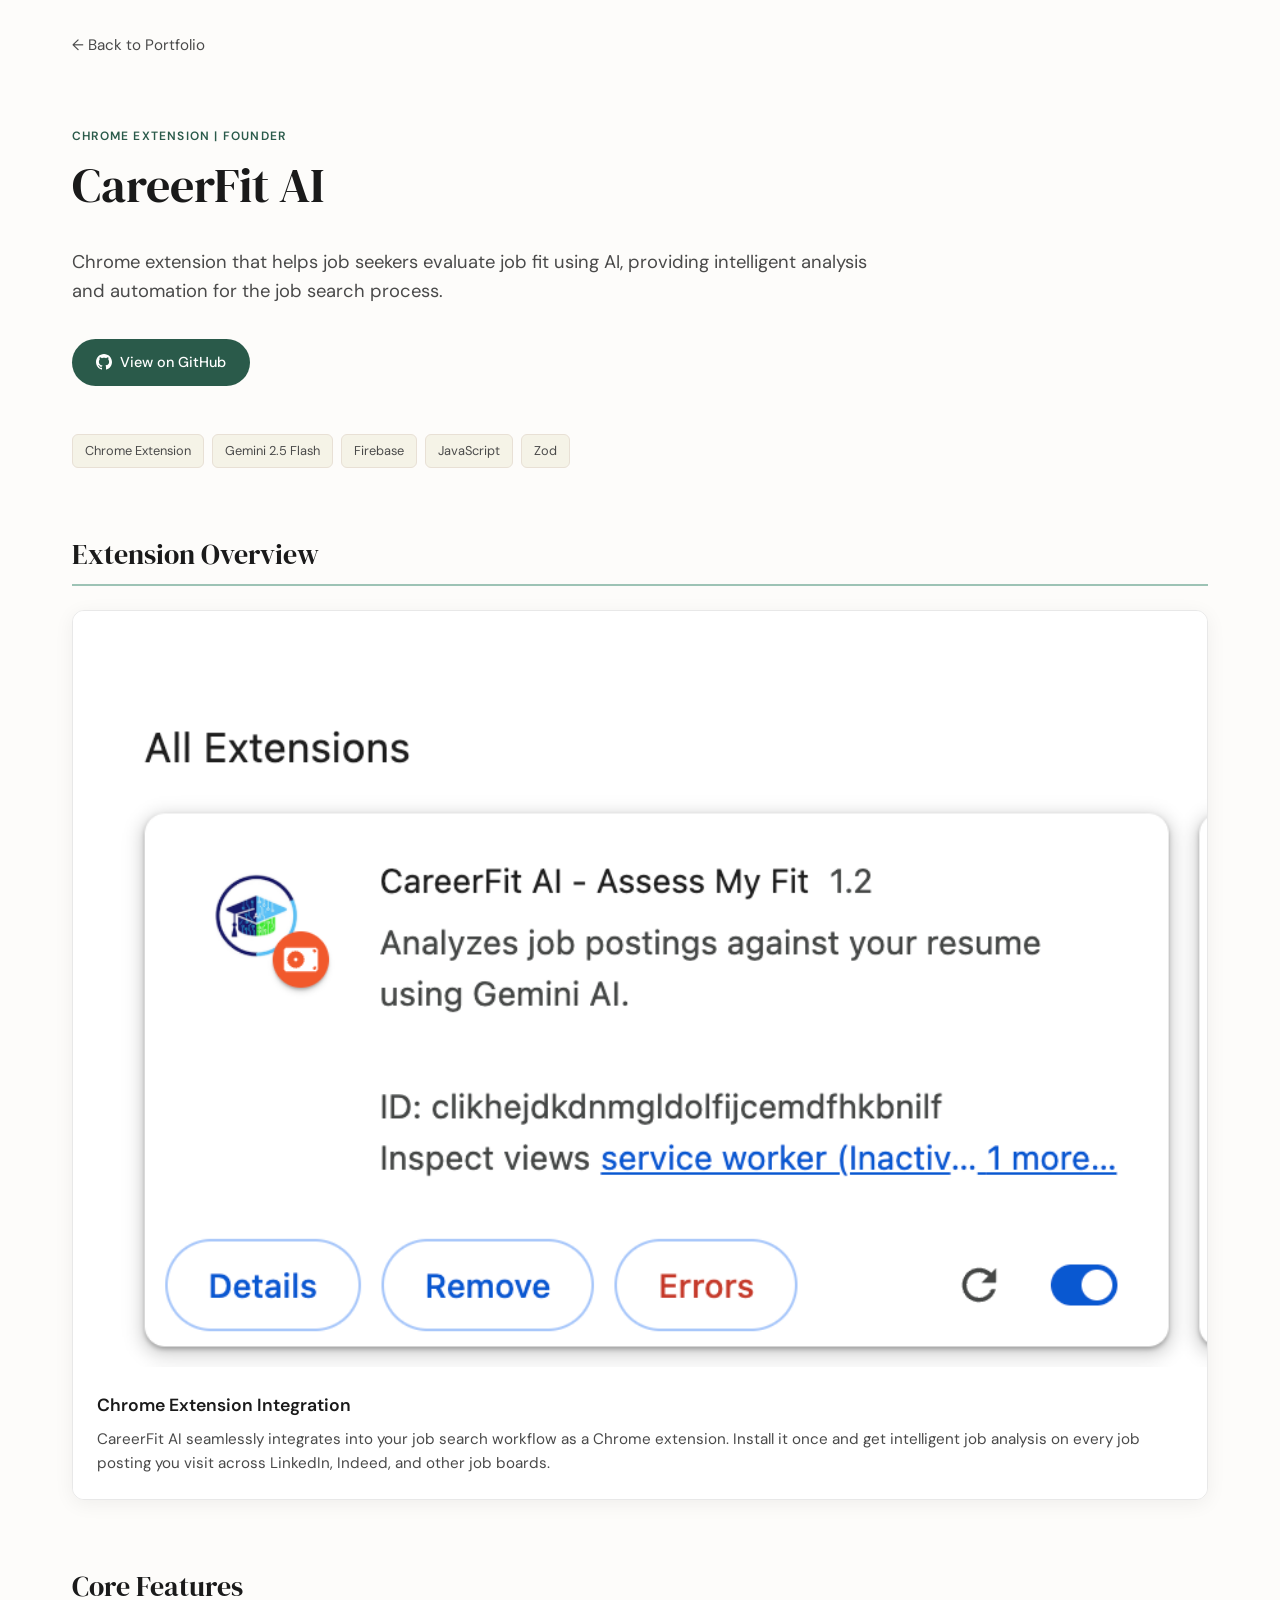
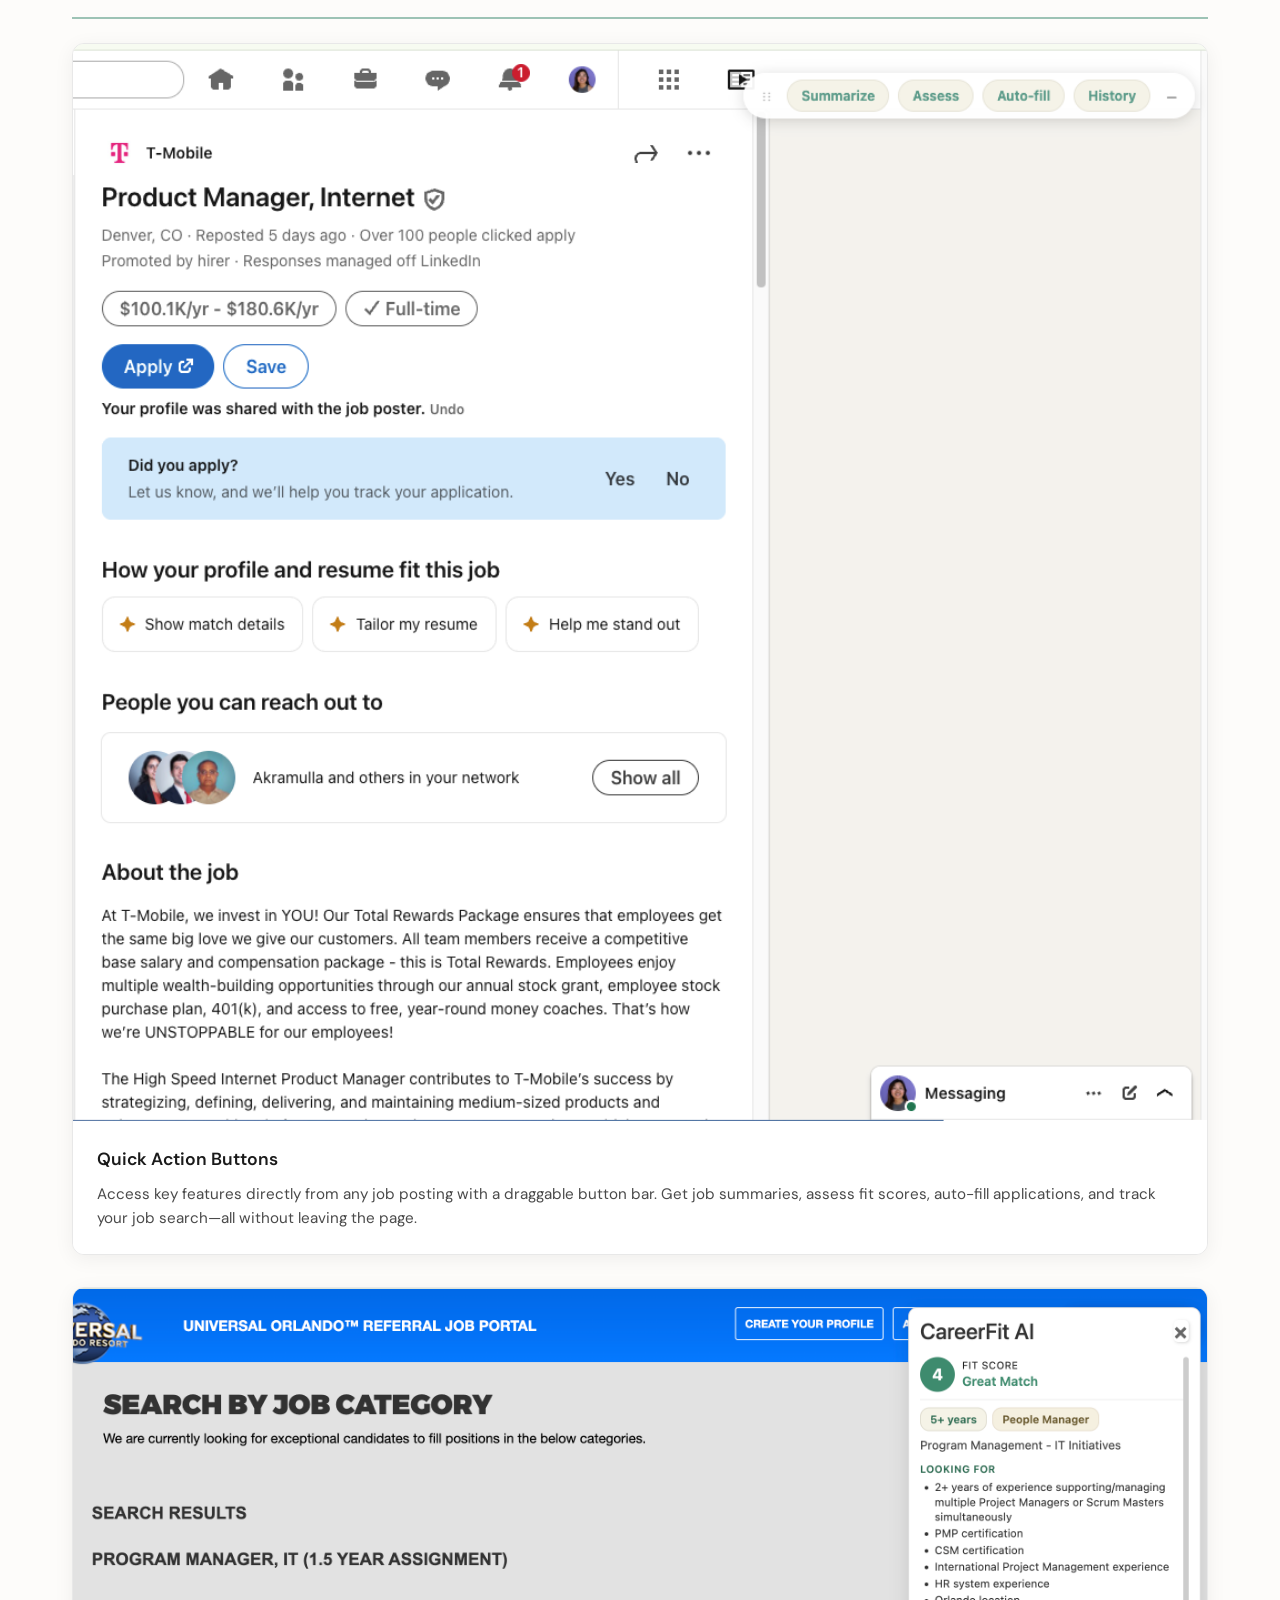
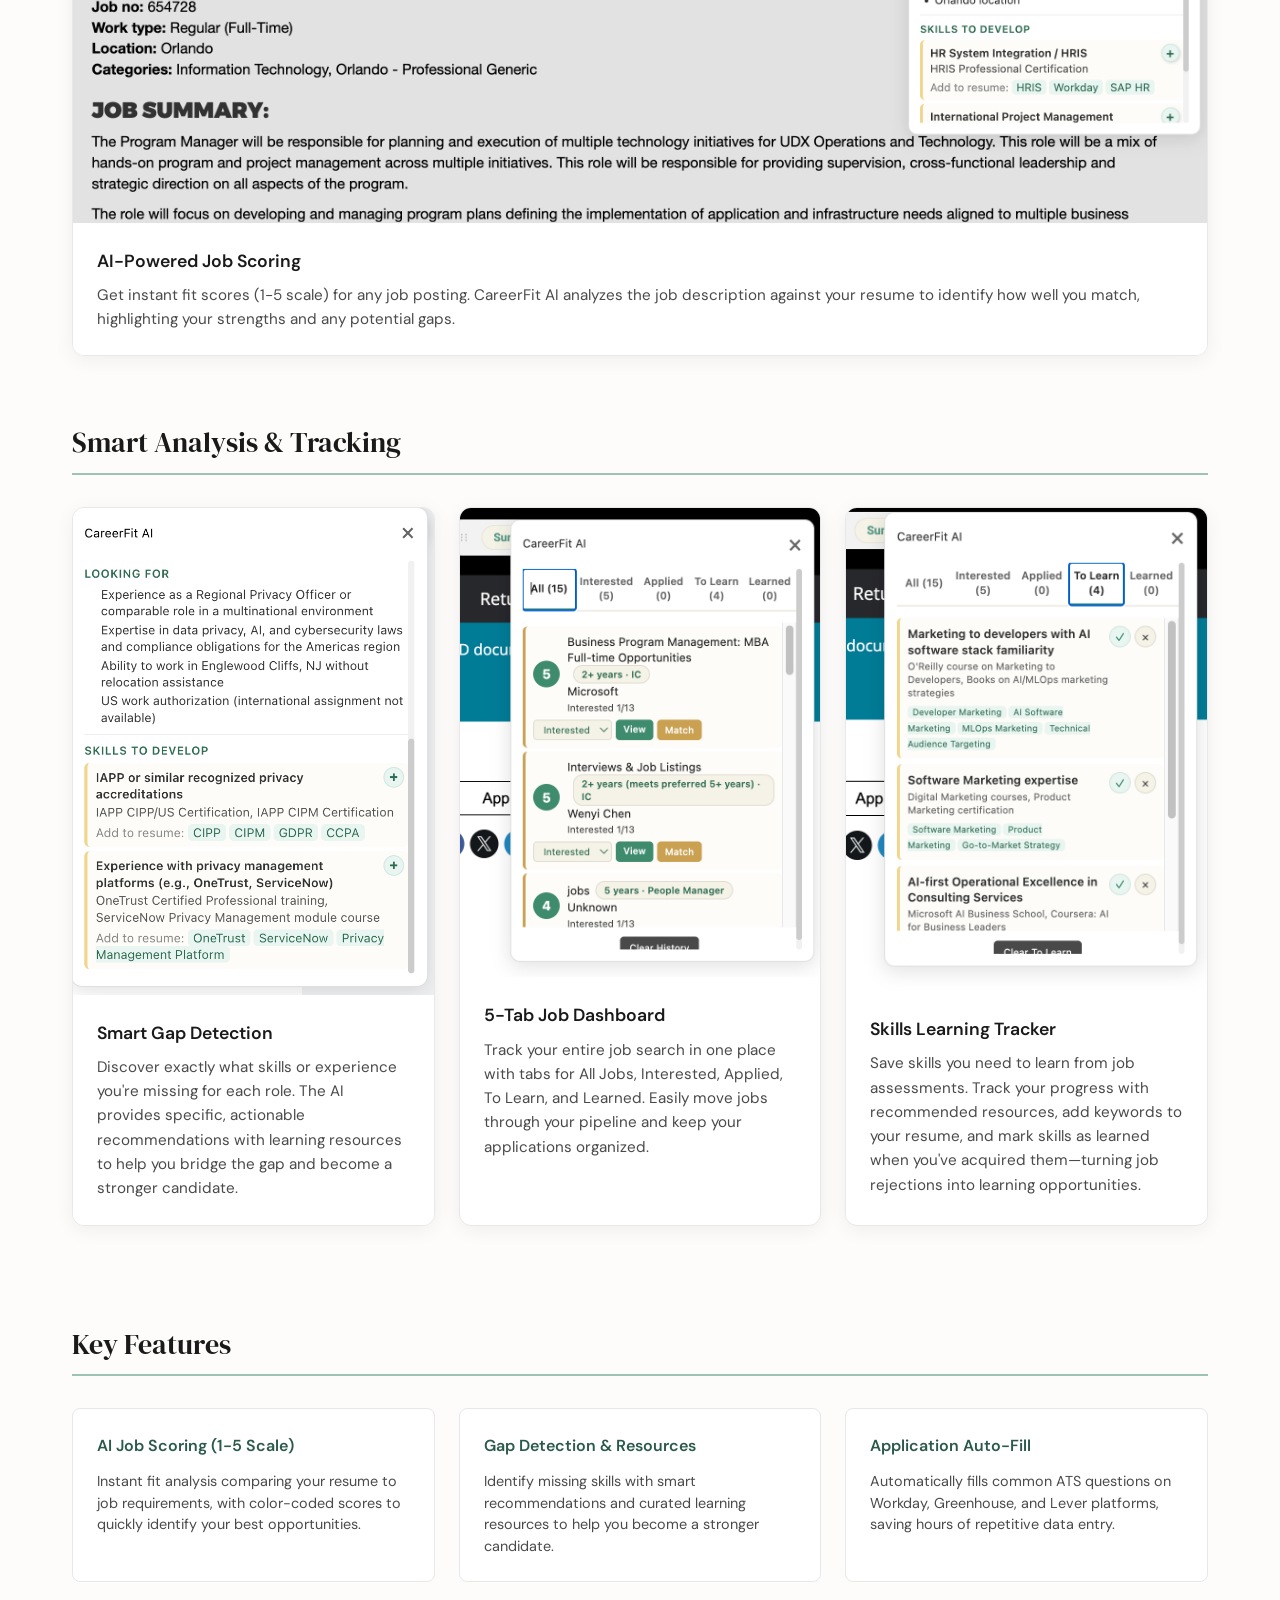
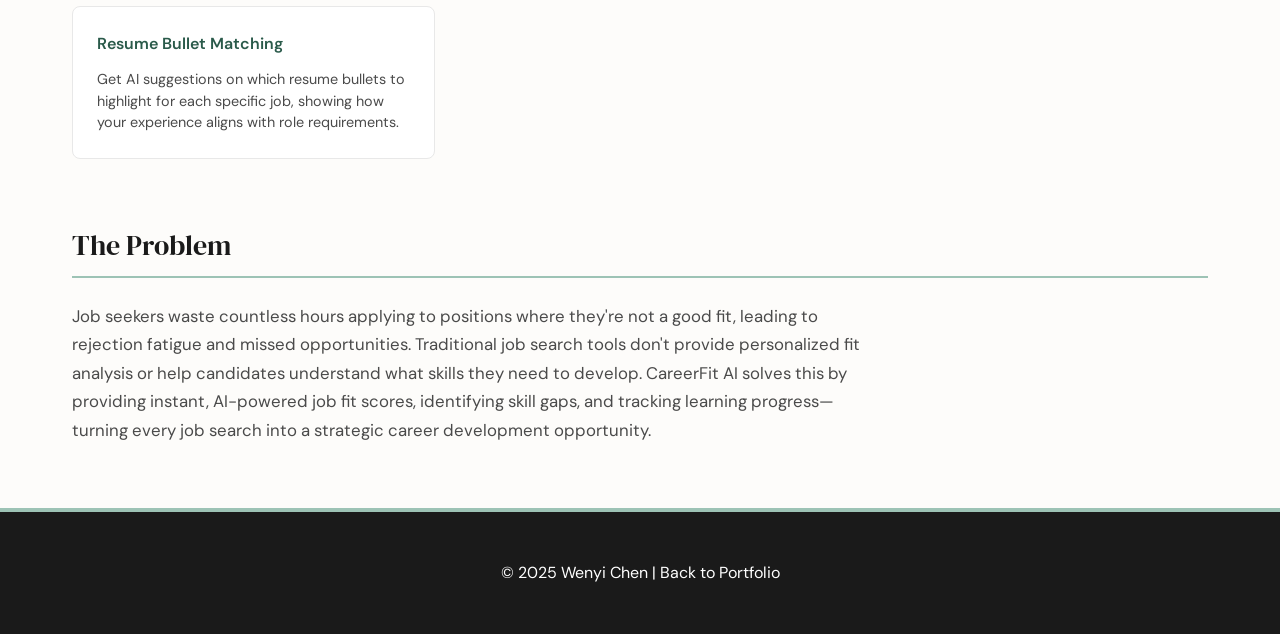
==== careerfit-ai.html @ 8120cfc8 "Reorganize CareerFit screenshots into 3-column layout" ====
<!DOCTYPE html>
<html lang="en">
<head>
    <meta charset="UTF-8">
    <meta name="viewport" content="width=device-width, initial-scale=1.0">
    <title>CareerFit AI | Wenyi Chen</title>
    <link href="https://fonts.googleapis.com/css2?family=DM+Serif+Display&family=DM+Sans:wght@400;500;600&display=swap" rel="stylesheet">
    <style>
        :root {
            --bg: #FDFCFA;
            --text: #1a1a1a;
            --text-secondary: #4a4a4a;
            --accent: #2a5a4a;
            --accent-soft: #9DC3B5;
            --accent-light: #E8F5F1;
            --healing-yellow: #F0D58C;
            --creamy-white: #F5F3E7;
            --border: #E8E8E8;
            --card-bg: #ffffff;
        }

        * {
            margin: 0;
            padding: 0;
            box-sizing: border-box;
        }

        body {
            font-family: 'DM Sans', sans-serif;
            background: var(--bg);
            color: var(--text);
            line-height: 1.6;
        }

        header {
            padding: 2rem;
            max-width: 1200px;
            margin: 0 auto;
        }

        .back-link {
            color: var(--text-secondary);
            text-decoration: none;
            font-size: 0.95rem;
            display: inline-flex;
            align-items: center;
            gap: 0.5rem;
            transition: color 0.2s;
        }

        .back-link:hover {
            color: var(--accent);
        }

        .project-header {
            max-width: 1200px;
            margin: 0 auto;
            padding: 2rem 2rem 4rem;
        }

        .project-type {
            font-size: 0.75rem;
            text-transform: uppercase;
            letter-spacing: 0.1em;
            color: var(--accent);
            font-weight: 600;
            margin-bottom: 0.5rem;
        }

        h1 {
            font-family: 'DM Serif Display', serif;
            font-size: clamp(2rem, 4vw, 3rem);
            font-weight: 400;
            margin-bottom: 1.5rem;
        }

        .project-intro {
            font-size: 1.15rem;
            color: var(--text-secondary);
            margin-bottom: 2rem;
            max-width: 800px;
        }

        .project-links {
            display: flex;
            gap: 1rem;
            margin-bottom: 3rem;
        }

        .project-link {
            color: white;
            background: var(--accent);
            text-decoration: none;
            padding: 0.75rem 1.5rem;
            border-radius: 100px;
            font-size: 0.9rem;
            font-weight: 500;
            display: inline-flex;
            align-items: center;
            gap: 0.5rem;
            transition: opacity 0.2s;
        }

        .project-link:hover {
            opacity: 0.85;
        }

        .tech-stack {
            display: flex;
            flex-wrap: wrap;
            gap: 0.5rem;
        }

        .tech-tag {
            background: var(--creamy-white);
            color: var(--text-secondary);
            padding: 0.35rem 0.75rem;
            border-radius: 6px;
            font-size: 0.8rem;
            border: 1px solid #E8E0D5;
        }

        .content-section {
            max-width: 1200px;
            margin: 0 auto 4rem;
            padding: 0 2rem;
        }

        h2 {
            font-family: 'DM Serif Display', serif;
            font-size: 1.75rem;
            font-weight: 400;
            margin-bottom: 1.5rem;
            padding-bottom: 0.5rem;
            border-bottom: 2px solid var(--accent-soft);
        }

        .screenshot {
            background: white;
            border: 1px solid var(--border);
            border-radius: 12px;
            overflow: hidden;
            margin-bottom: 2rem;
            box-shadow: 0 4px 20px rgba(0,0,0,0.06);
        }

        .screenshot img {
            width: 100%;
            height: auto;
            display: block;
        }

        .screenshot-caption {
            padding: 1.5rem;
            background: var(--card-bg);
        }

        .screenshot-caption h3 {
            font-size: 1.1rem;
            font-weight: 600;
            margin-bottom: 0.5rem;
            color: var(--text);
        }

        .screenshot-caption p {
            color: var(--text-secondary);
            font-size: 0.95rem;
            line-height: 1.6;
        }

        .screenshot-grid {
            display: grid;
            grid-template-columns: repeat(3, 1fr);
            gap: 1.5rem;
            margin-top: 2rem;
        }

        @media (max-width: 1024px) {
            .screenshot-grid {
                grid-template-columns: 1fr;
            }
        }

        .features-grid {
            display: grid;
            grid-template-columns: repeat(auto-fit, minmax(280px, 1fr));
            gap: 1.5rem;
            margin-top: 2rem;
        }

        .feature-card {
            background: white;
            border: 1px solid var(--border);
            border-radius: 8px;
            padding: 1.5rem;
        }

        .feature-card h3 {
            font-size: 1rem;
            font-weight: 600;
            margin-bottom: 0.75rem;
            color: var(--accent);
        }

        .feature-card p {
            color: var(--text-secondary);
            font-size: 0.9rem;
            line-height: 1.5;
        }

        footer {
            background: var(--text);
            color: white;
            padding: 3rem 2rem;
            margin-top: 4rem;
            border-top: 4px solid var(--accent-soft);
            text-align: center;
        }

        footer a {
            color: white;
            text-decoration: none;
            transition: opacity 0.2s;
        }

        footer a:hover {
            opacity: 0.8;
        }

        @media (max-width: 768px) {
            .project-links {
                flex-direction: column;
            }

            .project-link {
                justify-content: center;
            }
        }
    </style>
</head>
<body>
    <header>
        <a href="index.html" class="back-link">← Back to Portfolio</a>
    </header>

    <section class="project-header">
        <span class="project-type">Chrome Extension | Founder</span>
        <h1>CareerFit AI</h1>
        <p class="project-intro">
            Chrome extension that helps job seekers evaluate job fit using AI, providing intelligent analysis and automation for the job search process.
        </p>
        <div class="project-links">
            <a href="https://github.com/forthewenyi/Career-fit" class="project-link">
                <svg xmlns="http://www.w3.org/2000/svg" width="16" height="16" viewBox="0 0 24 24" fill="currentColor"><path d="M12 0c-6.626 0-12 5.373-12 12 0 5.302 3.438 9.8 8.207 11.387.599.111.793-.261.793-.577v-2.234c-3.338.726-4.033-1.416-4.033-1.416-.546-1.387-1.333-1.756-1.333-1.756-1.089-.745.083-.729.083-.729 1.205.084 1.839 1.237 1.839 1.237 1.07 1.834 2.807 1.304 3.492.997.107-.775.418-1.305.762-1.604-2.665-.305-5.467-1.334-5.467-5.931 0-1.311.469-2.381 1.236-3.221-.124-.303-.535-1.524.117-3.176 0 0 1.008-.322 3.301 1.23.957-.266 1.983-.399 3.003-.404 1.02.005 2.047.138 3.006.404 2.291-1.552 3.297-1.23 3.297-1.23.653 1.653.242 2.874.118 3.176.77.84 1.235 1.911 1.235 3.221 0 4.609-2.807 5.624-5.479 5.921.43.372.823 1.102.823 2.222v3.293c0 .319.192.694.801.576 4.765-1.589 8.199-6.086 8.199-11.386 0-6.627-5.373-12-12-12z"/></svg>
                View on GitHub
            </a>
        </div>
        <div class="tech-stack">
            <span class="tech-tag">Chrome Extension</span>
            <span class="tech-tag">Gemini 2.5 Flash</span>
            <span class="tech-tag">Firebase</span>
            <span class="tech-tag">JavaScript</span>
            <span class="tech-tag">Zod</span>
        </div>
    </section>

    <section class="content-section">
        <h2>Extension Overview</h2>

        <div class="screenshot">
            <img src="images/careerfit-chrome.png" alt="CareerFit AI Chrome Extension">
            <div class="screenshot-caption">
                <h3>Chrome Extension Integration</h3>
                <p>CareerFit AI seamlessly integrates into your job search workflow as a Chrome extension. Install it once and get intelligent job analysis on every job posting you visit across LinkedIn, Indeed, and other job boards.</p>
            </div>
        </div>
    </section>

    <section class="content-section">
        <h2>Core Features</h2>

        <div class="screenshot">
            <img src="images/careerfit-buttons.png" alt="CareerFit AI button bar">
            <div class="screenshot-caption">
                <h3>Quick Action Buttons</h3>
                <p>Access key features directly from any job posting with a draggable button bar. Get job summaries, assess fit scores, auto-fill applications, and track your job search—all without leaving the page.</p>
            </div>
        </div>

        <div class="screenshot">
            <img src="images/careerfit-assessment.png" alt="AI job fit assessment">
            <div class="screenshot-caption">
                <h3>AI-Powered Job Scoring</h3>
                <p>Get instant fit scores (1-5 scale) for any job posting. CareerFit AI analyzes the job description against your resume to identify how well you match, highlighting your strengths and any potential gaps.</p>
            </div>
        </div>

    </section>

    <section class="content-section">
        <h2>Smart Analysis & Tracking</h2>

        <div class="screenshot-grid">
            <div class="screenshot">
                <img src="images/careerfit-assessment2.png" alt="Gap detection and recommendations">
                <div class="screenshot-caption">
                    <h3>Smart Gap Detection</h3>
                    <p>Discover exactly what skills or experience you're missing for each role. The AI provides specific, actionable recommendations with learning resources to help you bridge the gap and become a stronger candidate.</p>
                </div>
            </div>

            <div class="screenshot">
                <img src="images/careerfit-history.png" alt="Job tracking dashboard">
                <div class="screenshot-caption">
                    <h3>5-Tab Job Dashboard</h3>
                    <p>Track your entire job search in one place with tabs for All Jobs, Interested, Applied, To Learn, and Learned. Easily move jobs through your pipeline and keep your applications organized.</p>
                </div>
            </div>

            <div class="screenshot">
                <img src="images/careerfit-skills.png" alt="Skills learning tracker">
                <div class="screenshot-caption">
                    <h3>Skills Learning Tracker</h3>
                    <p>Save skills you need to learn from job assessments. Track your progress with recommended resources, add keywords to your resume, and mark skills as learned when you've acquired them—turning job rejections into learning opportunities.</p>
                </div>
            </div>
        </div>
    </section>

    <section class="content-section">
        <h2>Key Features</h2>
        <div class="features-grid">
            <div class="feature-card">
                <h3>AI Job Scoring (1-5 Scale)</h3>
                <p>Instant fit analysis comparing your resume to job requirements, with color-coded scores to quickly identify your best opportunities.</p>
            </div>
            <div class="feature-card">
                <h3>Gap Detection & Resources</h3>
                <p>Identify missing skills with smart recommendations and curated learning resources to help you become a stronger candidate.</p>
            </div>
            <div class="feature-card">
                <h3>Application Auto-Fill</h3>
                <p>Automatically fills common ATS questions on Workday, Greenhouse, and Lever platforms, saving hours of repetitive data entry.</p>
            </div>
            <div class="feature-card">
                <h3>Resume Bullet Matching</h3>
                <p>Get AI suggestions on which resume bullets to highlight for each specific job, showing how your experience aligns with role requirements.</p>
            </div>
        </div>
    </section>

    <section class="content-section">
        <h2>The Problem</h2>
        <p style="color: var(--text-secondary); font-size: 1.05rem; line-height: 1.7; max-width: 800px;">
            Job seekers waste countless hours applying to positions where they're not a good fit, leading to rejection fatigue and missed opportunities. Traditional job search tools don't provide personalized fit analysis or help candidates understand what skills they need to develop. CareerFit AI solves this by providing instant, AI-powered job fit scores, identifying skill gaps, and tracking learning progress—turning every job search into a strategic career development opportunity.
        </p>
    </section>

    <footer>
        <p>&copy; 2025 Wenyi Chen | <a href="index.html">Back to Portfolio</a></p>
    </footer>
</body>
</html>
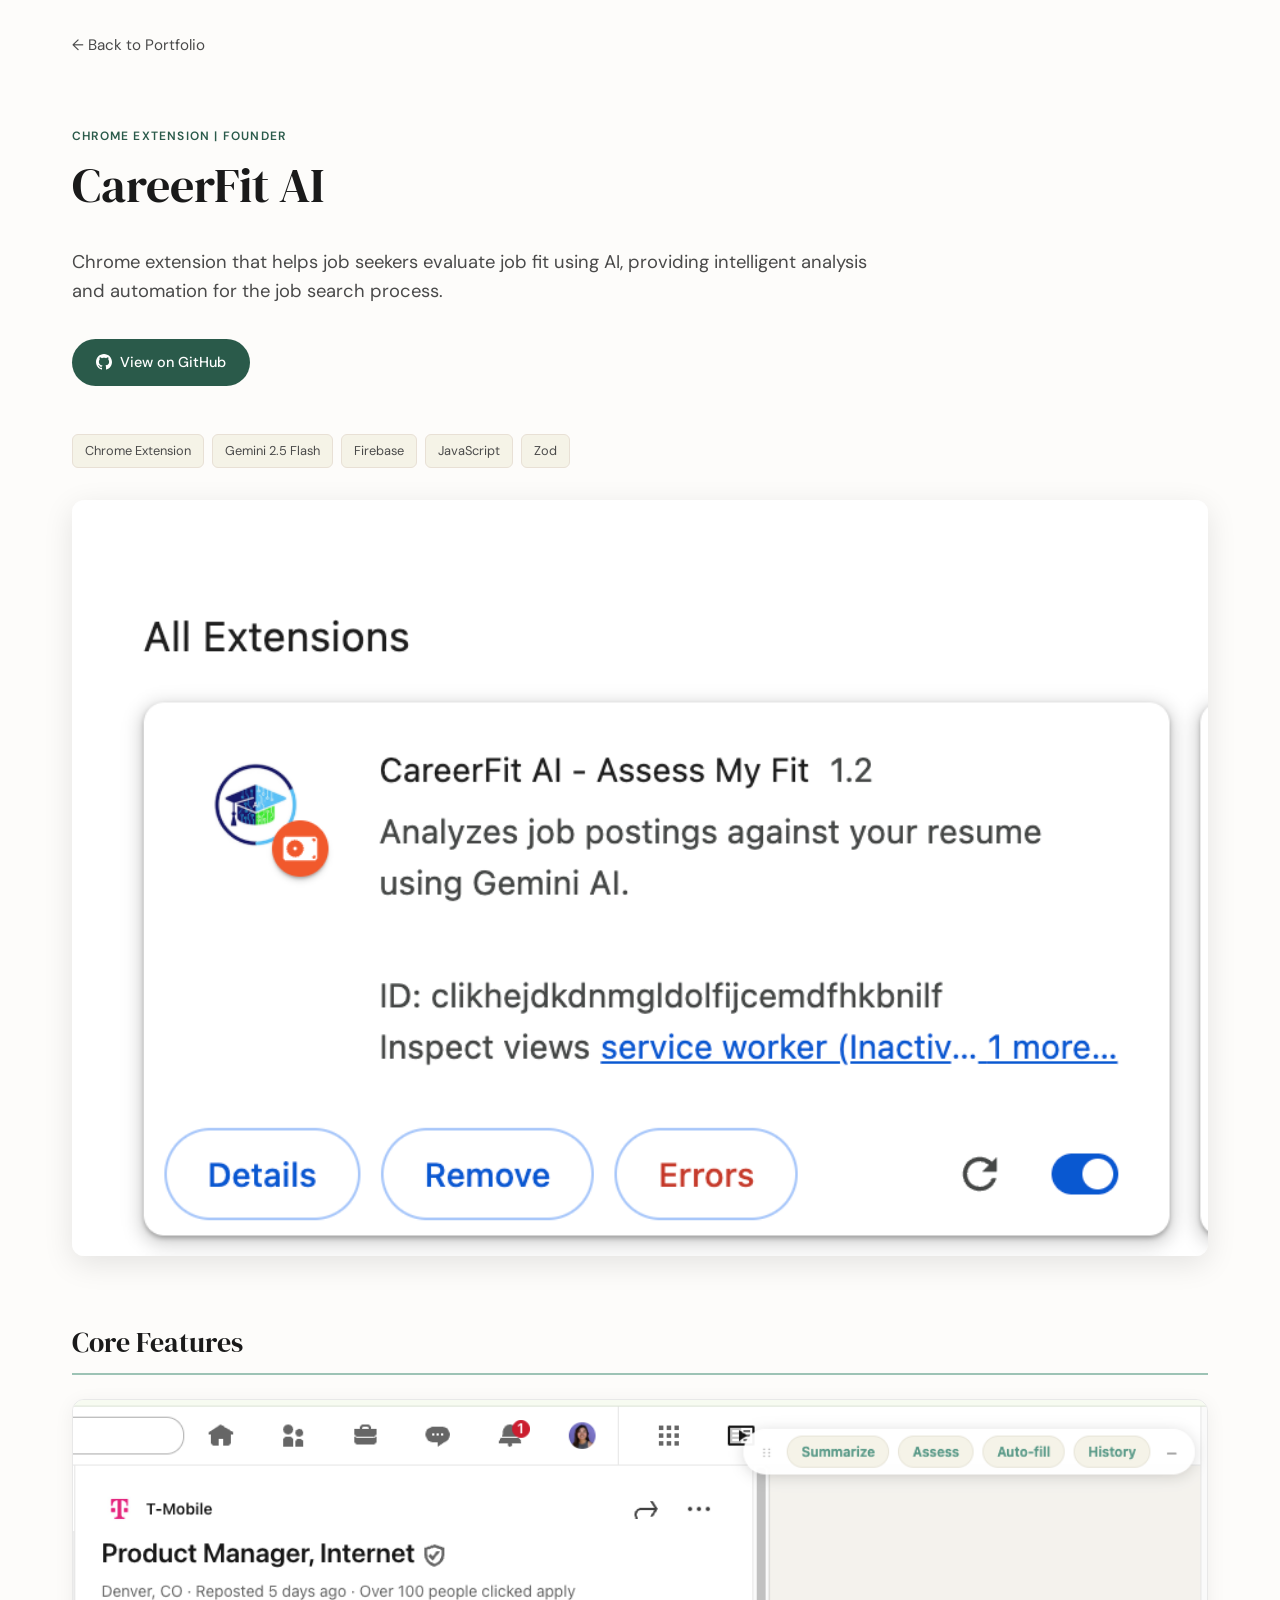
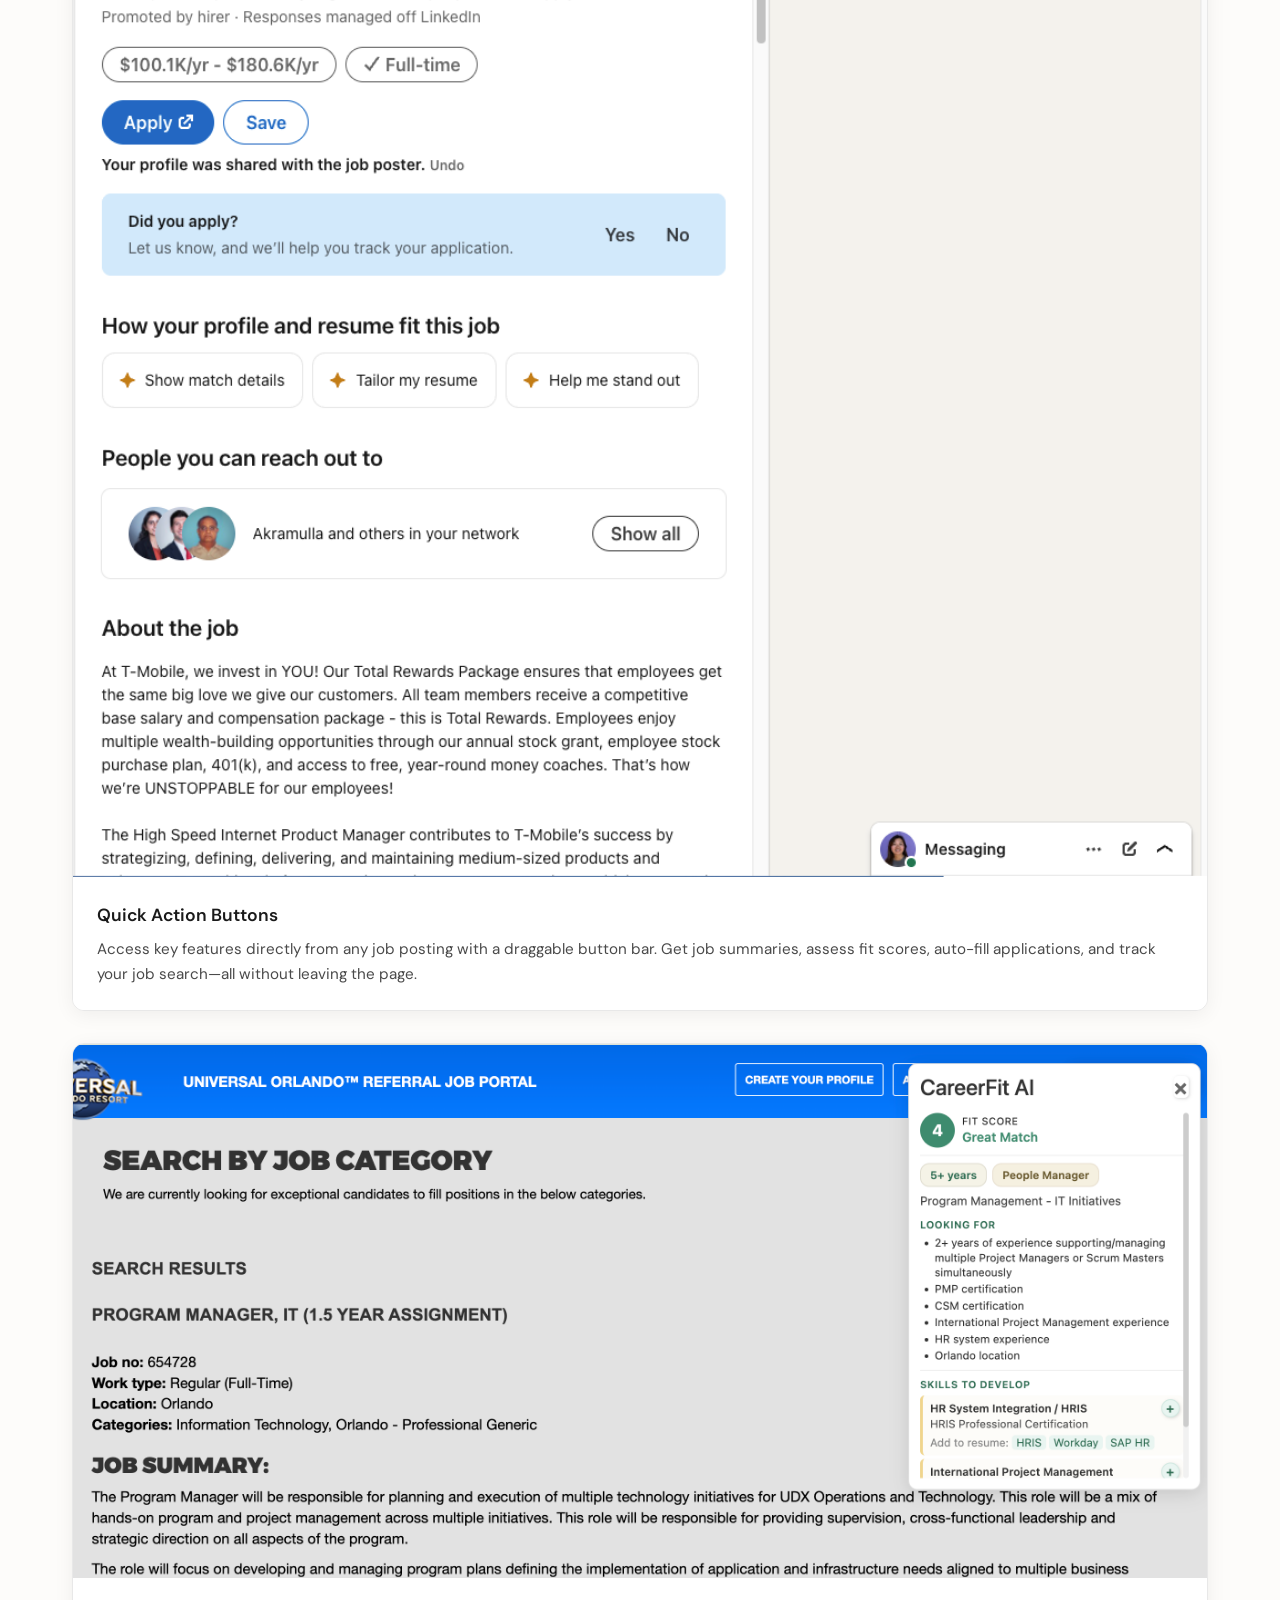
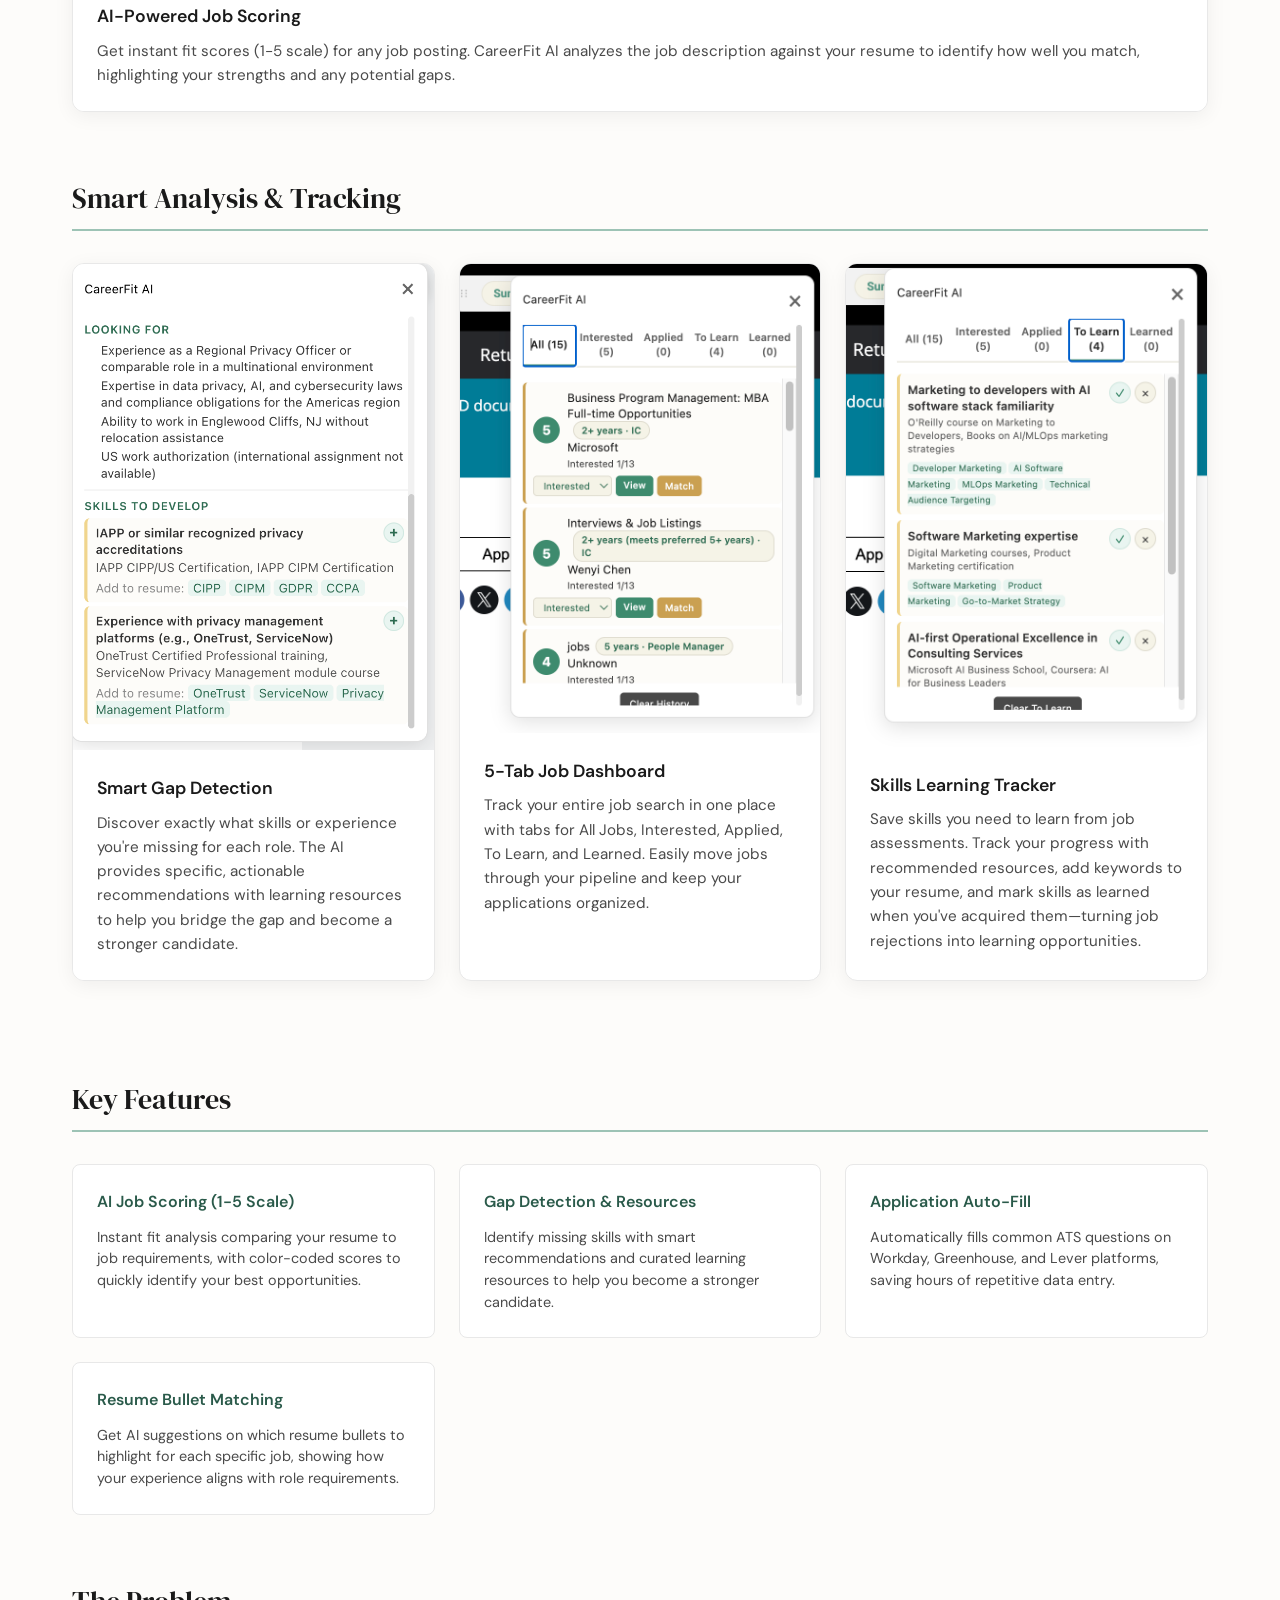
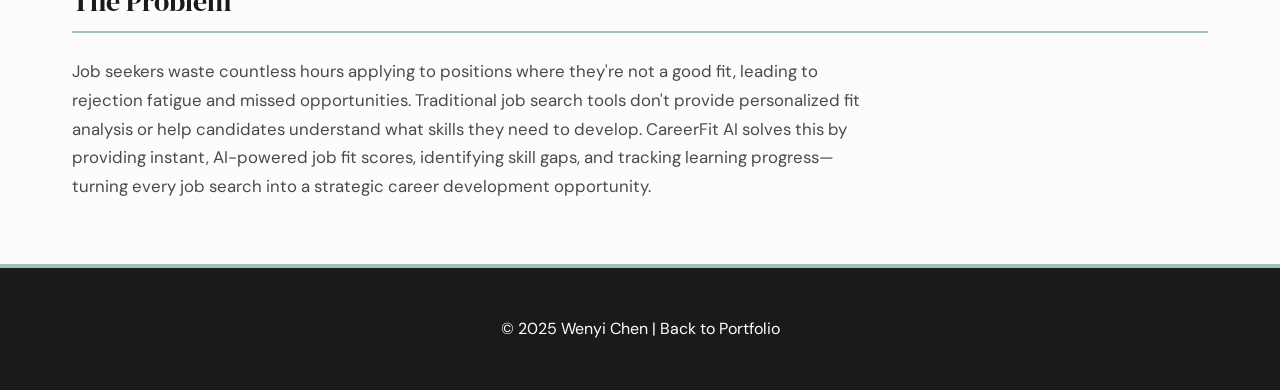
==== commit 6789f97d: "Convert Chrome Extension screenshot to hero banner for CareerFit AI page" ====
--- a/careerfit-ai.html
+++ b/careerfit-ai.html
@@ -55,7 +55,22 @@
         .project-header {
             max-width: 1200px;
             margin: 0 auto;
-            padding: 2rem 2rem 4rem;
+            padding: 2rem 2rem 2rem;
+        }
+
+        .hero-banner {
+            width: 100%;
+            max-width: 1200px;
+            margin: 0 auto 4rem;
+            padding: 0 2rem;
+        }
+
+        .hero-banner img {
+            width: 100%;
+            height: auto;
+            display: block;
+            border-radius: 12px;
+            box-shadow: 0 8px 30px rgba(0,0,0,0.1);
         }
 
         .project-type {
@@ -264,17 +279,9 @@
         </div>
     </section>
 
-    <section class="content-section">
-        <h2>Extension Overview</h2>
-
-        <div class="screenshot">
-            <img src="images/careerfit-chrome.png" alt="CareerFit AI Chrome Extension">
-            <div class="screenshot-caption">
-                <h3>Chrome Extension Integration</h3>
-                <p>CareerFit AI seamlessly integrates into your job search workflow as a Chrome extension. Install it once and get intelligent job analysis on every job posting you visit across LinkedIn, Indeed, and other job boards.</p>
-            </div>
-        </div>
-    </section>
+    <div class="hero-banner">
+        <img src="images/careerfit-chrome.png" alt="CareerFit AI Chrome Extension - AI-powered job search analysis">
+    </div>
 
     <section class="content-section">
         <h2>Core Features</h2>
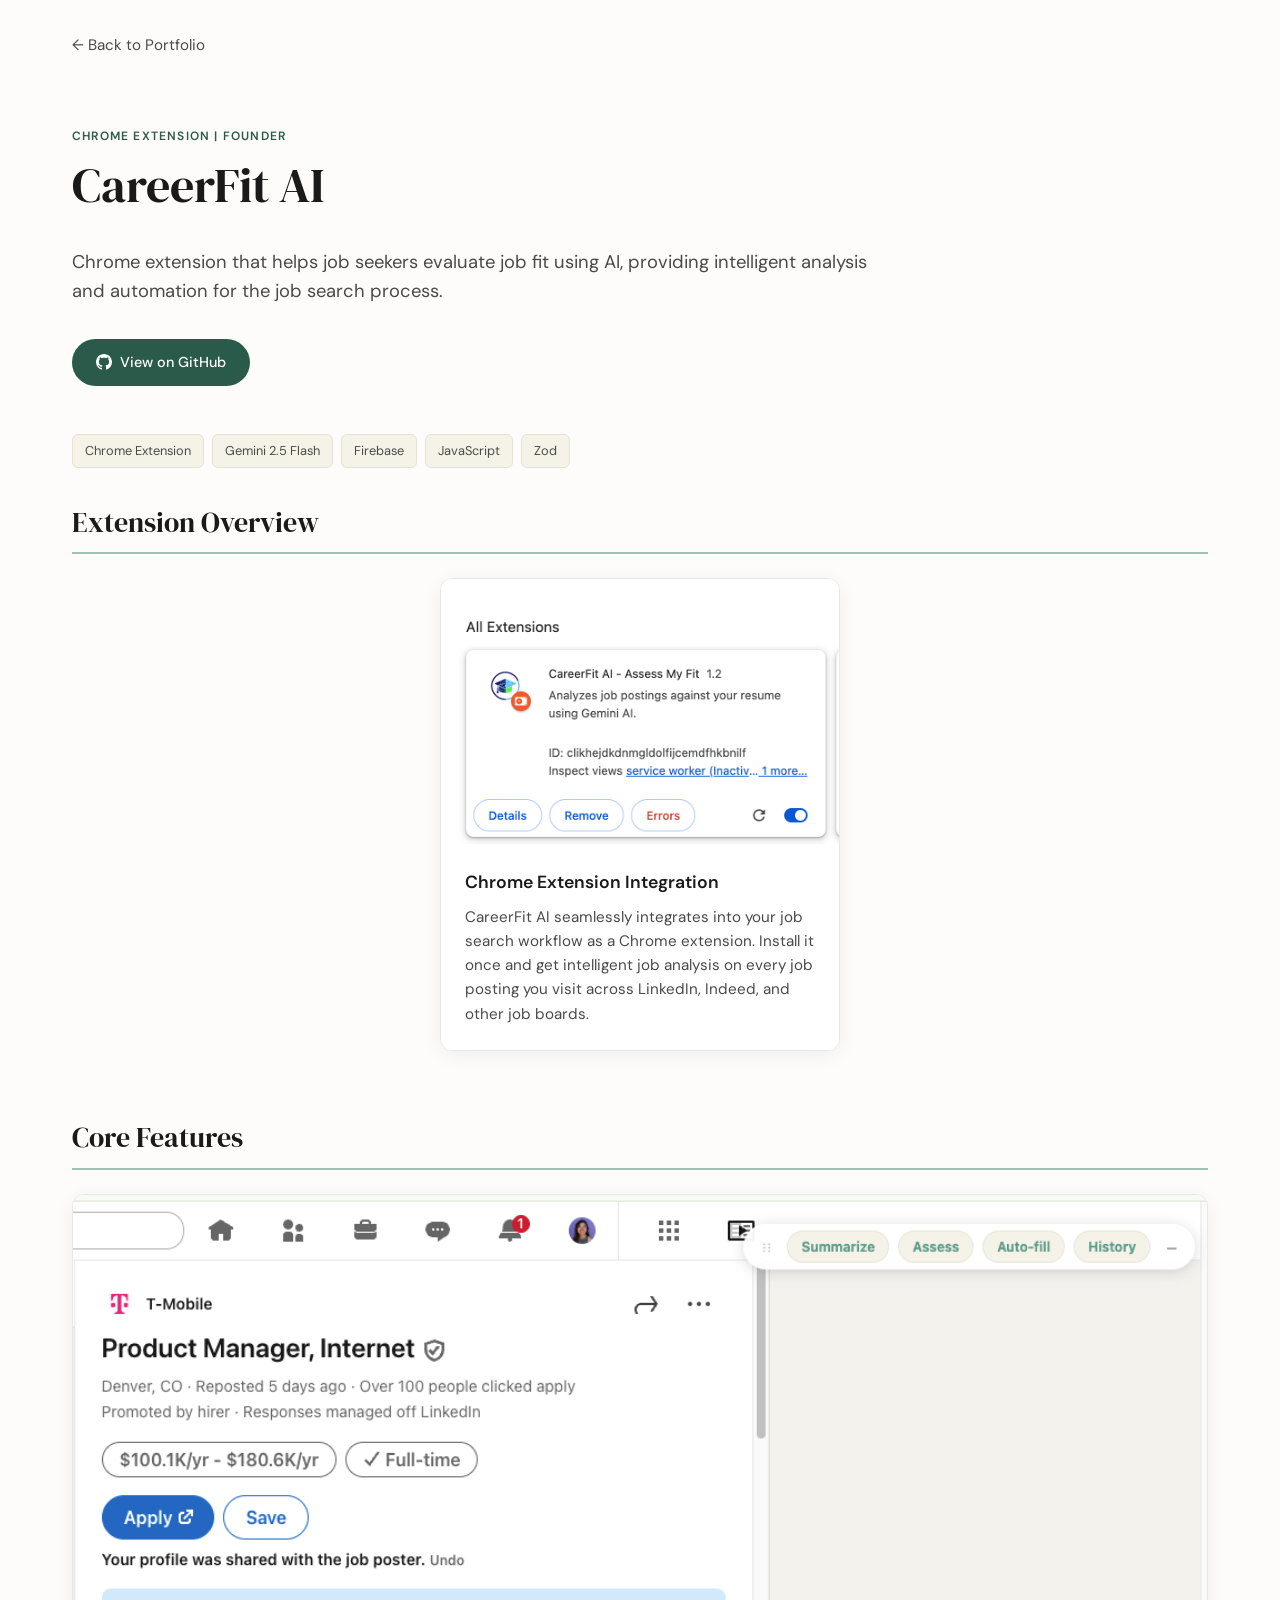
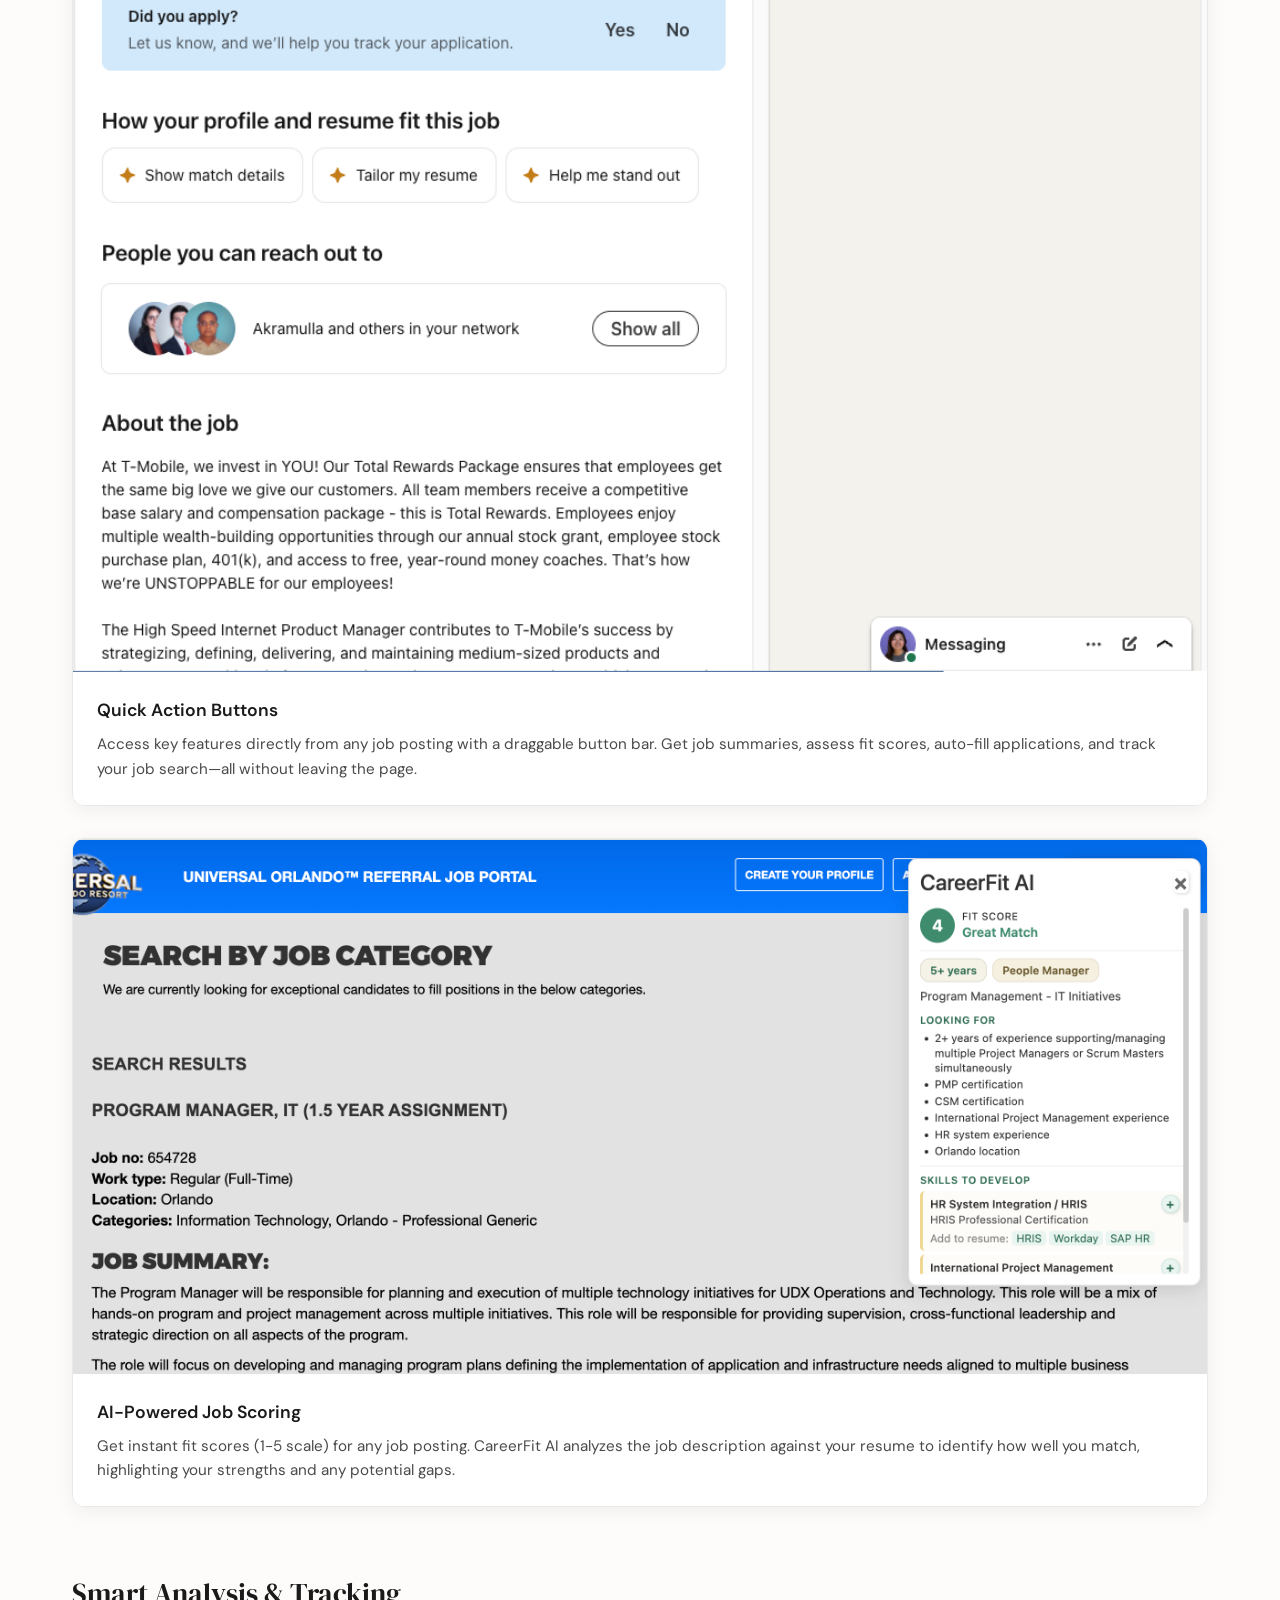
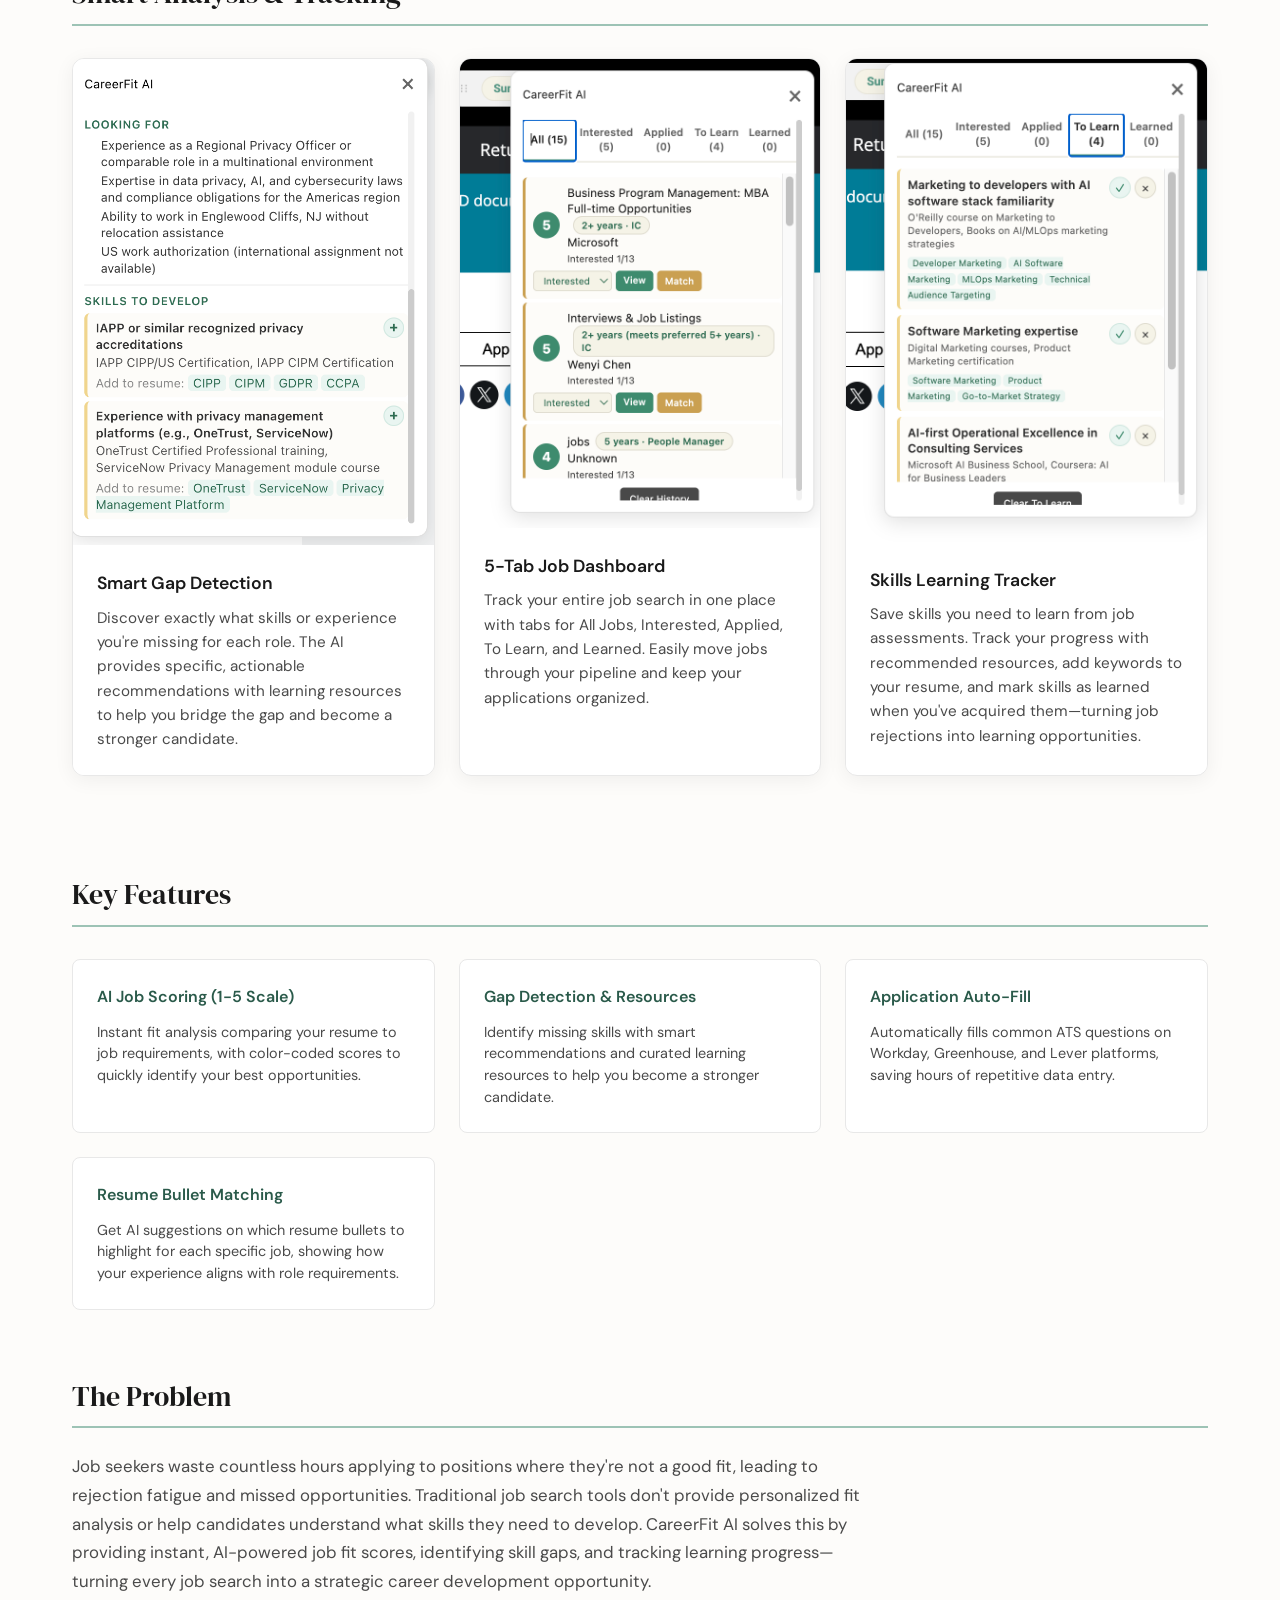
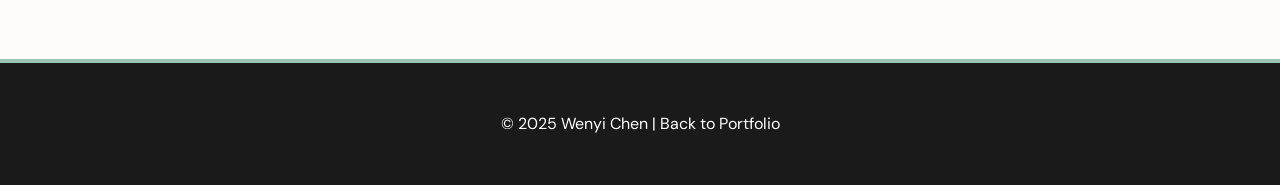
==== commit 11b7ec1f: "Restore Extension Overview section with 3x smaller screenshot" ====
--- a/careerfit-ai.html
+++ b/careerfit-ai.html
@@ -58,19 +58,22 @@
             padding: 2rem 2rem 2rem;
         }
 
-        .hero-banner {
-            width: 100%;
-            max-width: 1200px;
-            margin: 0 auto 4rem;
-            padding: 0 2rem;
-        }
-
-        .hero-banner img {
+        .screenshot-small {
+            background: white;
+            border: 1px solid var(--border);
+            border-radius: 12px;
+            overflow: hidden;
+            margin-bottom: 2rem;
+            box-shadow: 0 4px 20px rgba(0,0,0,0.06);
+            max-width: 400px;
+            margin-left: auto;
+            margin-right: auto;
+        }
+
+        .screenshot-small img {
             width: 100%;
             height: auto;
             display: block;
-            border-radius: 12px;
-            box-shadow: 0 8px 30px rgba(0,0,0,0.1);
         }
 
         .project-type {
@@ -279,9 +282,17 @@
         </div>
     </section>
 
-    <div class="hero-banner">
-        <img src="images/careerfit-chrome.png" alt="CareerFit AI Chrome Extension - AI-powered job search analysis">
-    </div>
+    <section class="content-section">
+        <h2>Extension Overview</h2>
+
+        <div class="screenshot-small">
+            <img src="images/careerfit-chrome.png" alt="CareerFit AI Chrome Extension">
+            <div class="screenshot-caption">
+                <h3>Chrome Extension Integration</h3>
+                <p>CareerFit AI seamlessly integrates into your job search workflow as a Chrome extension. Install it once and get intelligent job analysis on every job posting you visit across LinkedIn, Indeed, and other job boards.</p>
+            </div>
+        </div>
+    </section>
 
     <section class="content-section">
         <h2>Core Features</h2>
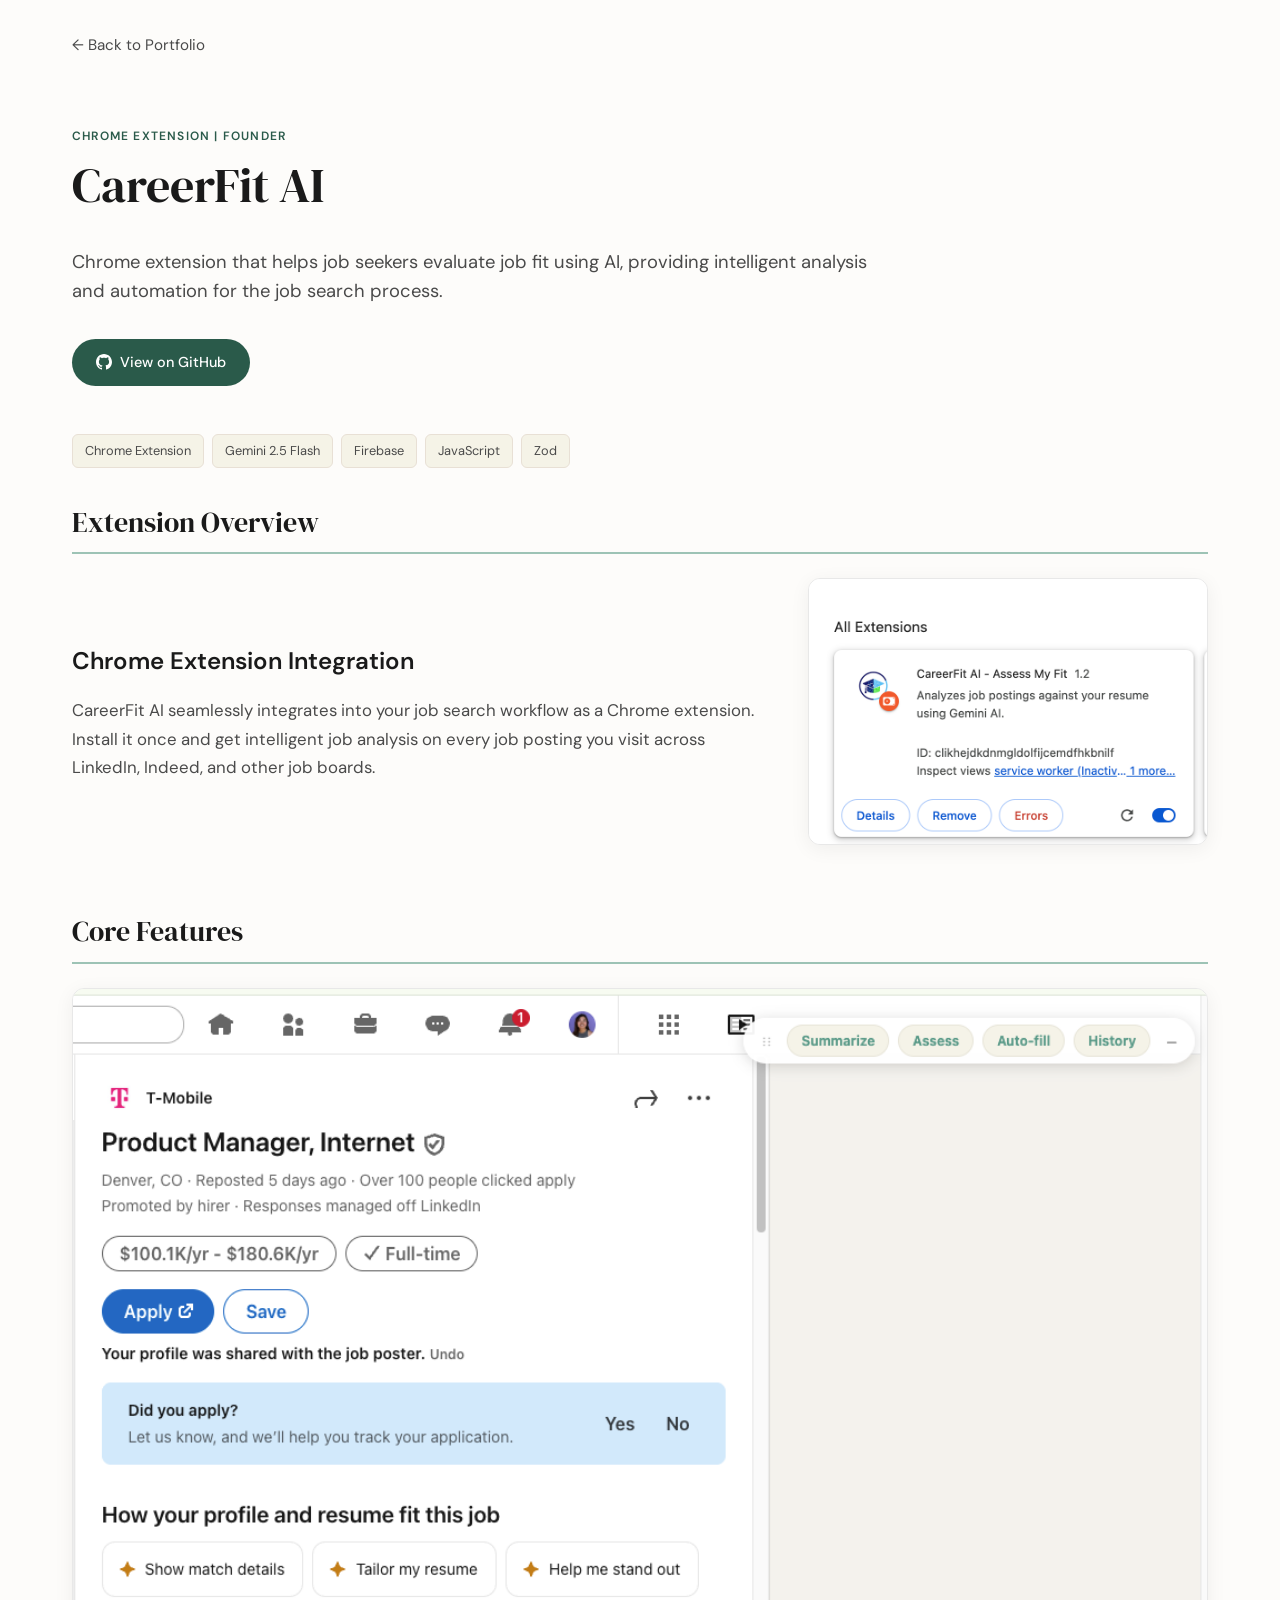
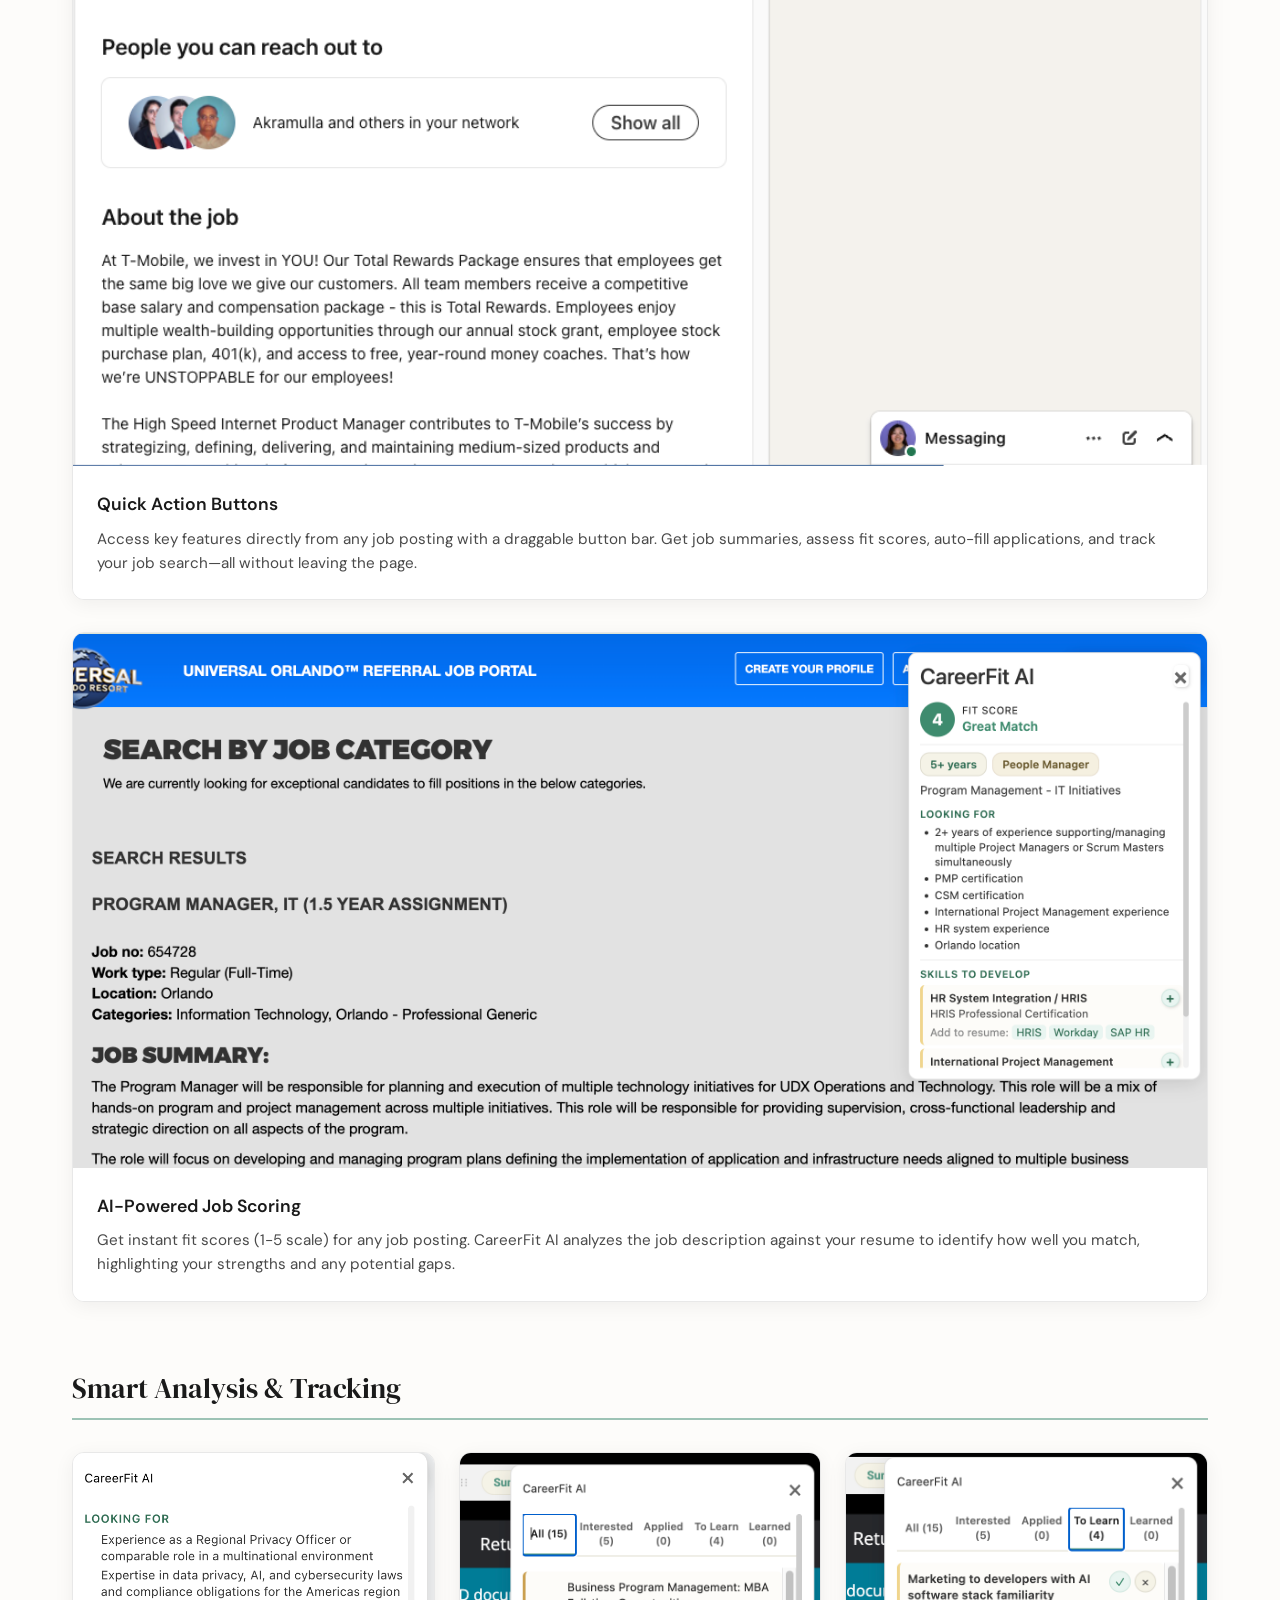
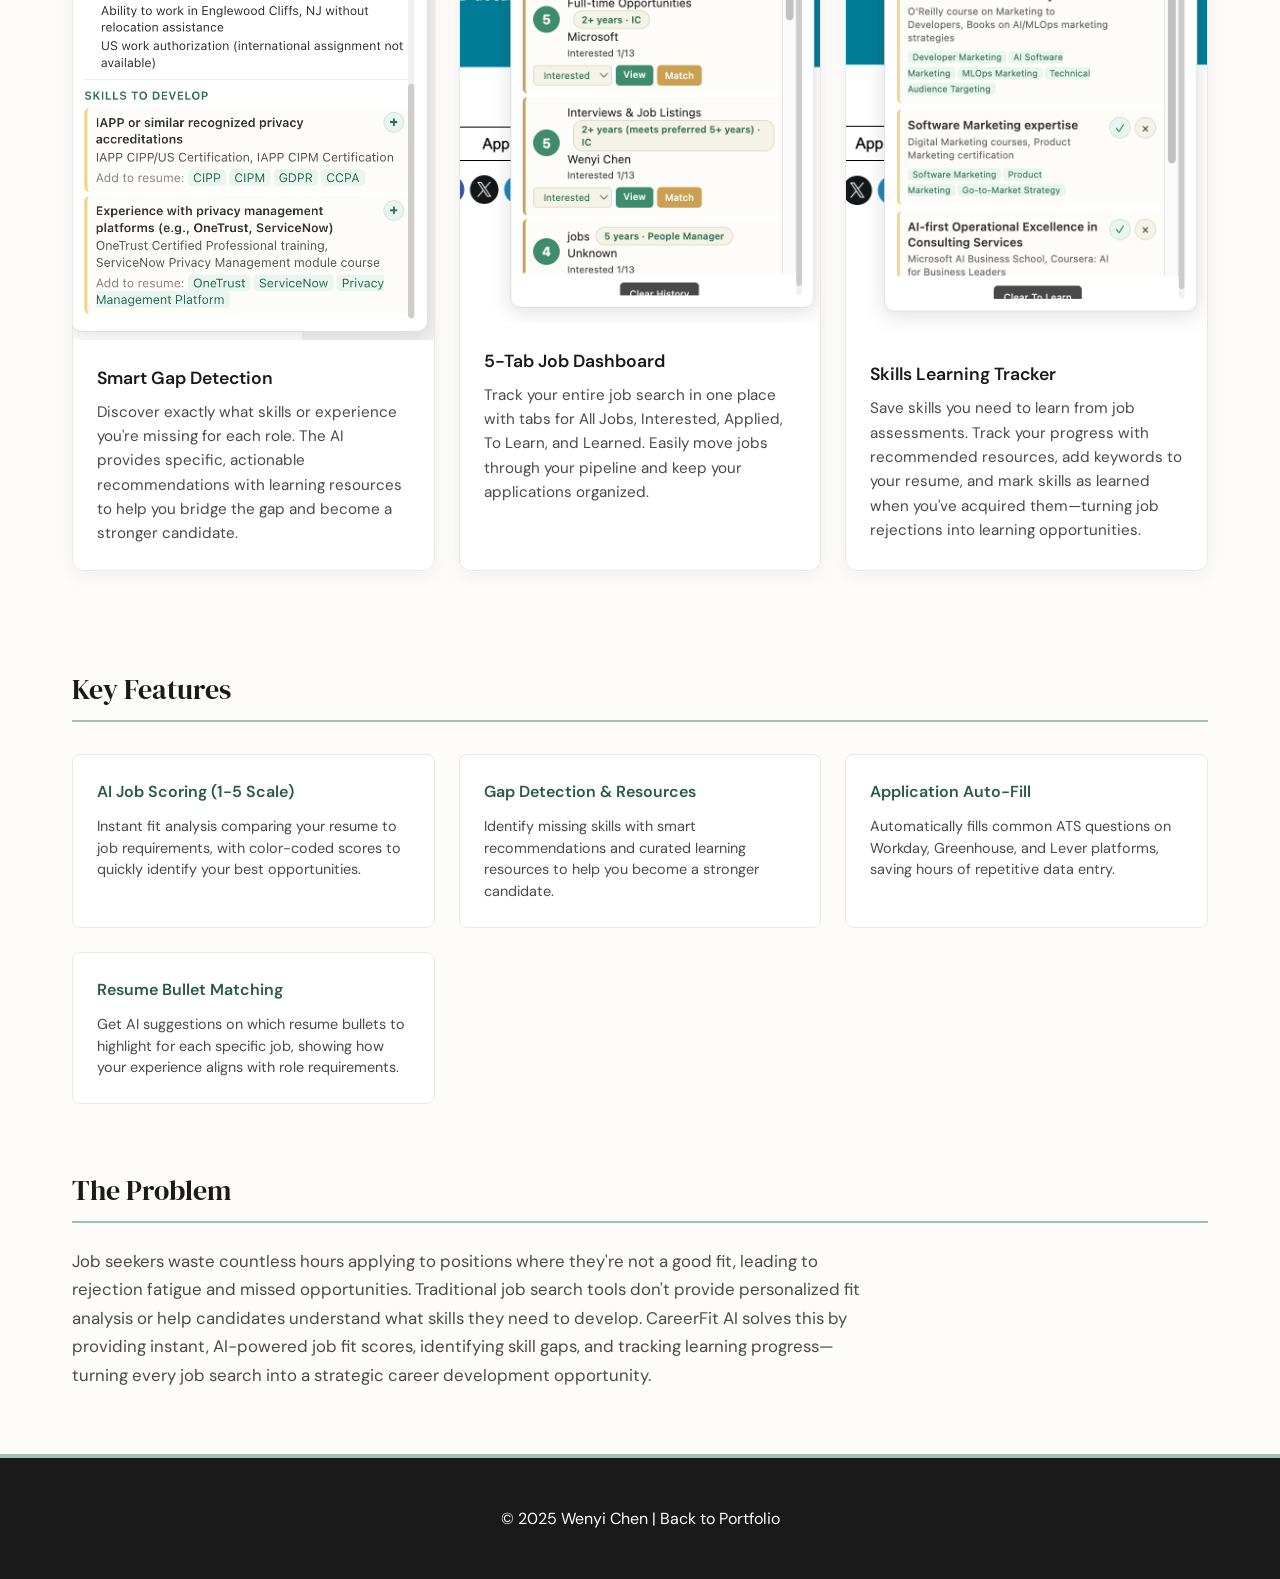
==== commit 0d513263: "Create two-column layout: text left, screenshot right for Extension Overview" ====
--- a/careerfit-ai.html
+++ b/careerfit-ai.html
@@ -58,22 +58,45 @@
             padding: 2rem 2rem 2rem;
         }
 
+        .overview-layout {
+            display: grid;
+            grid-template-columns: 1fr 400px;
+            gap: 3rem;
+            align-items: center;
+        }
+
+        .overview-text h3 {
+            font-size: 1.5rem;
+            font-weight: 600;
+            margin-bottom: 1rem;
+            color: var(--text);
+        }
+
+        .overview-text p {
+            color: var(--text-secondary);
+            font-size: 1.05rem;
+            line-height: 1.7;
+        }
+
         .screenshot-small {
             background: white;
             border: 1px solid var(--border);
             border-radius: 12px;
             overflow: hidden;
-            margin-bottom: 2rem;
             box-shadow: 0 4px 20px rgba(0,0,0,0.06);
-            max-width: 400px;
-            margin-left: auto;
-            margin-right: auto;
         }
 
         .screenshot-small img {
             width: 100%;
             height: auto;
             display: block;
+        }
+
+        @media (max-width: 900px) {
+            .overview-layout {
+                grid-template-columns: 1fr;
+                gap: 2rem;
+            }
         }
 
         .project-type {
@@ -285,11 +308,13 @@
     <section class="content-section">
         <h2>Extension Overview</h2>
 
-        <div class="screenshot-small">
-            <img src="images/careerfit-chrome.png" alt="CareerFit AI Chrome Extension">
-            <div class="screenshot-caption">
+        <div class="overview-layout">
+            <div class="overview-text">
                 <h3>Chrome Extension Integration</h3>
                 <p>CareerFit AI seamlessly integrates into your job search workflow as a Chrome extension. Install it once and get intelligent job analysis on every job posting you visit across LinkedIn, Indeed, and other job boards.</p>
+            </div>
+            <div class="screenshot-small">
+                <img src="images/careerfit-chrome.png" alt="CareerFit AI Chrome Extension">
             </div>
         </div>
     </section>
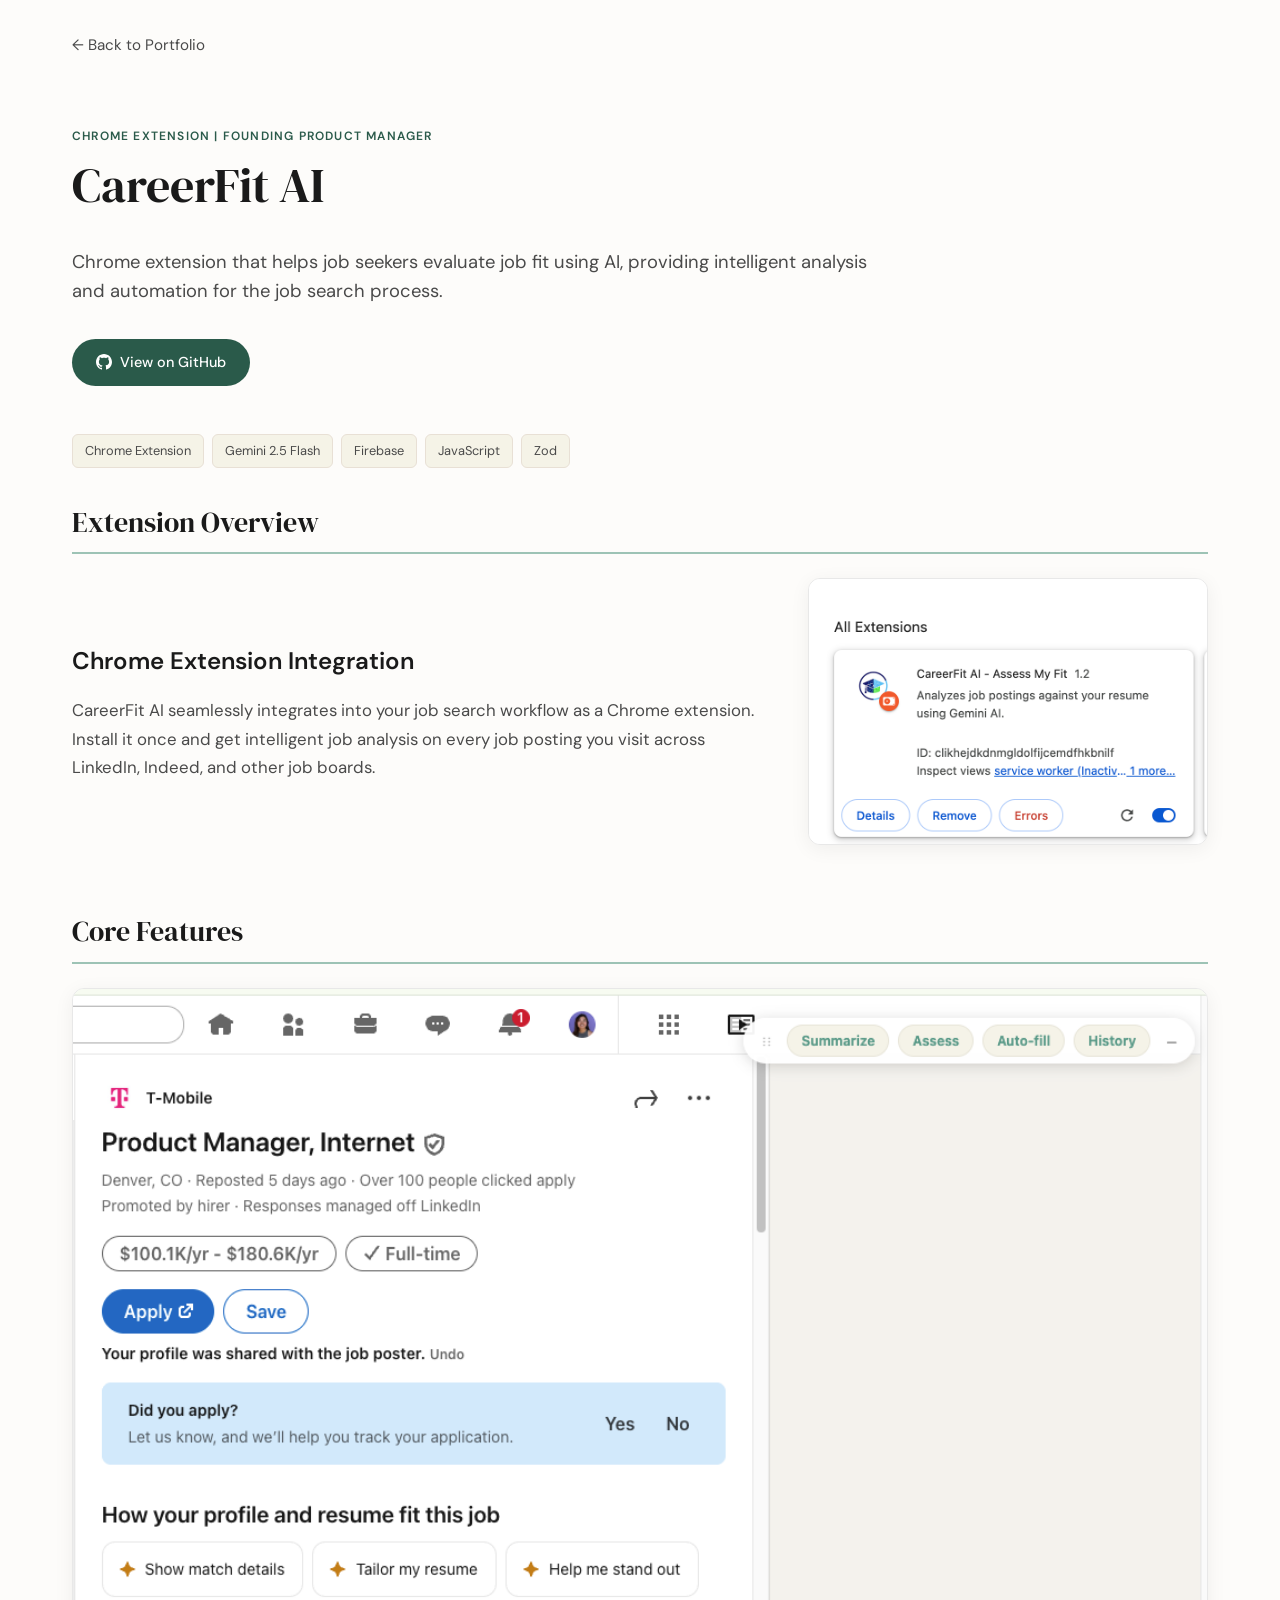
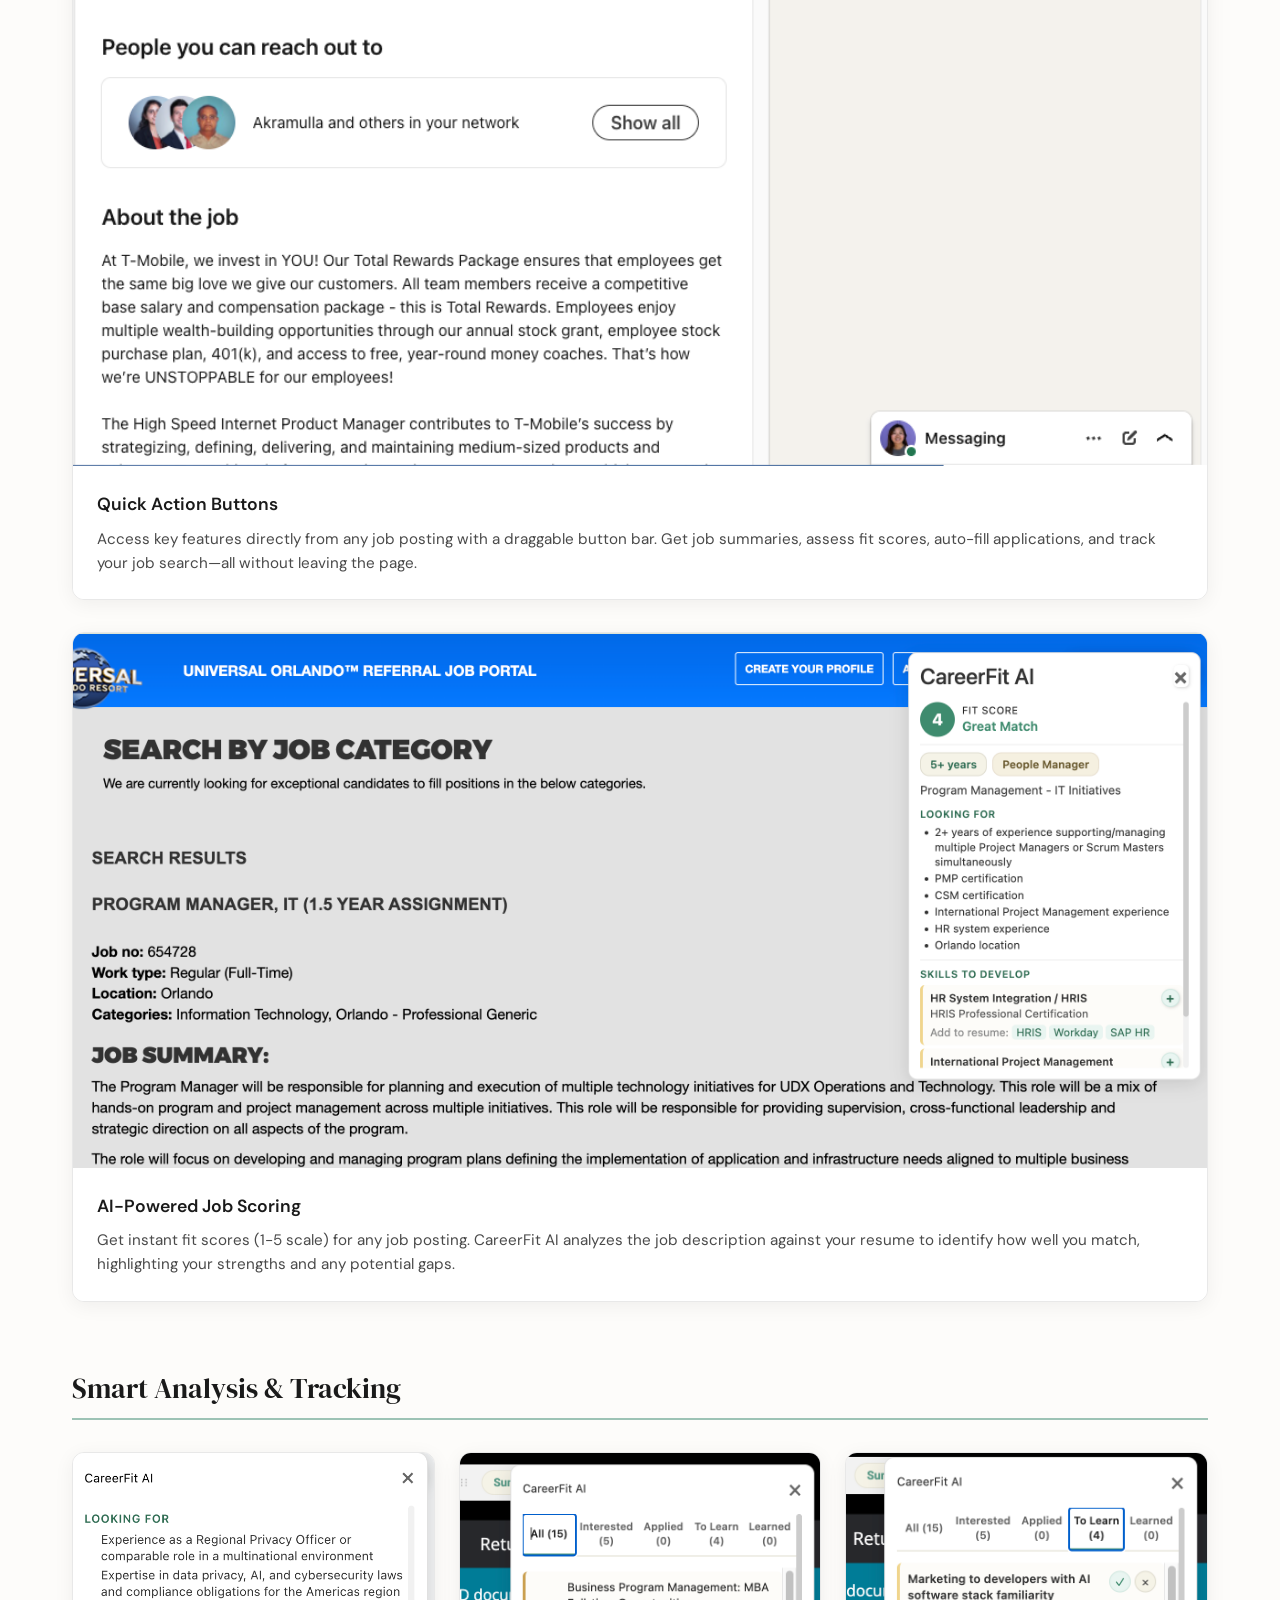
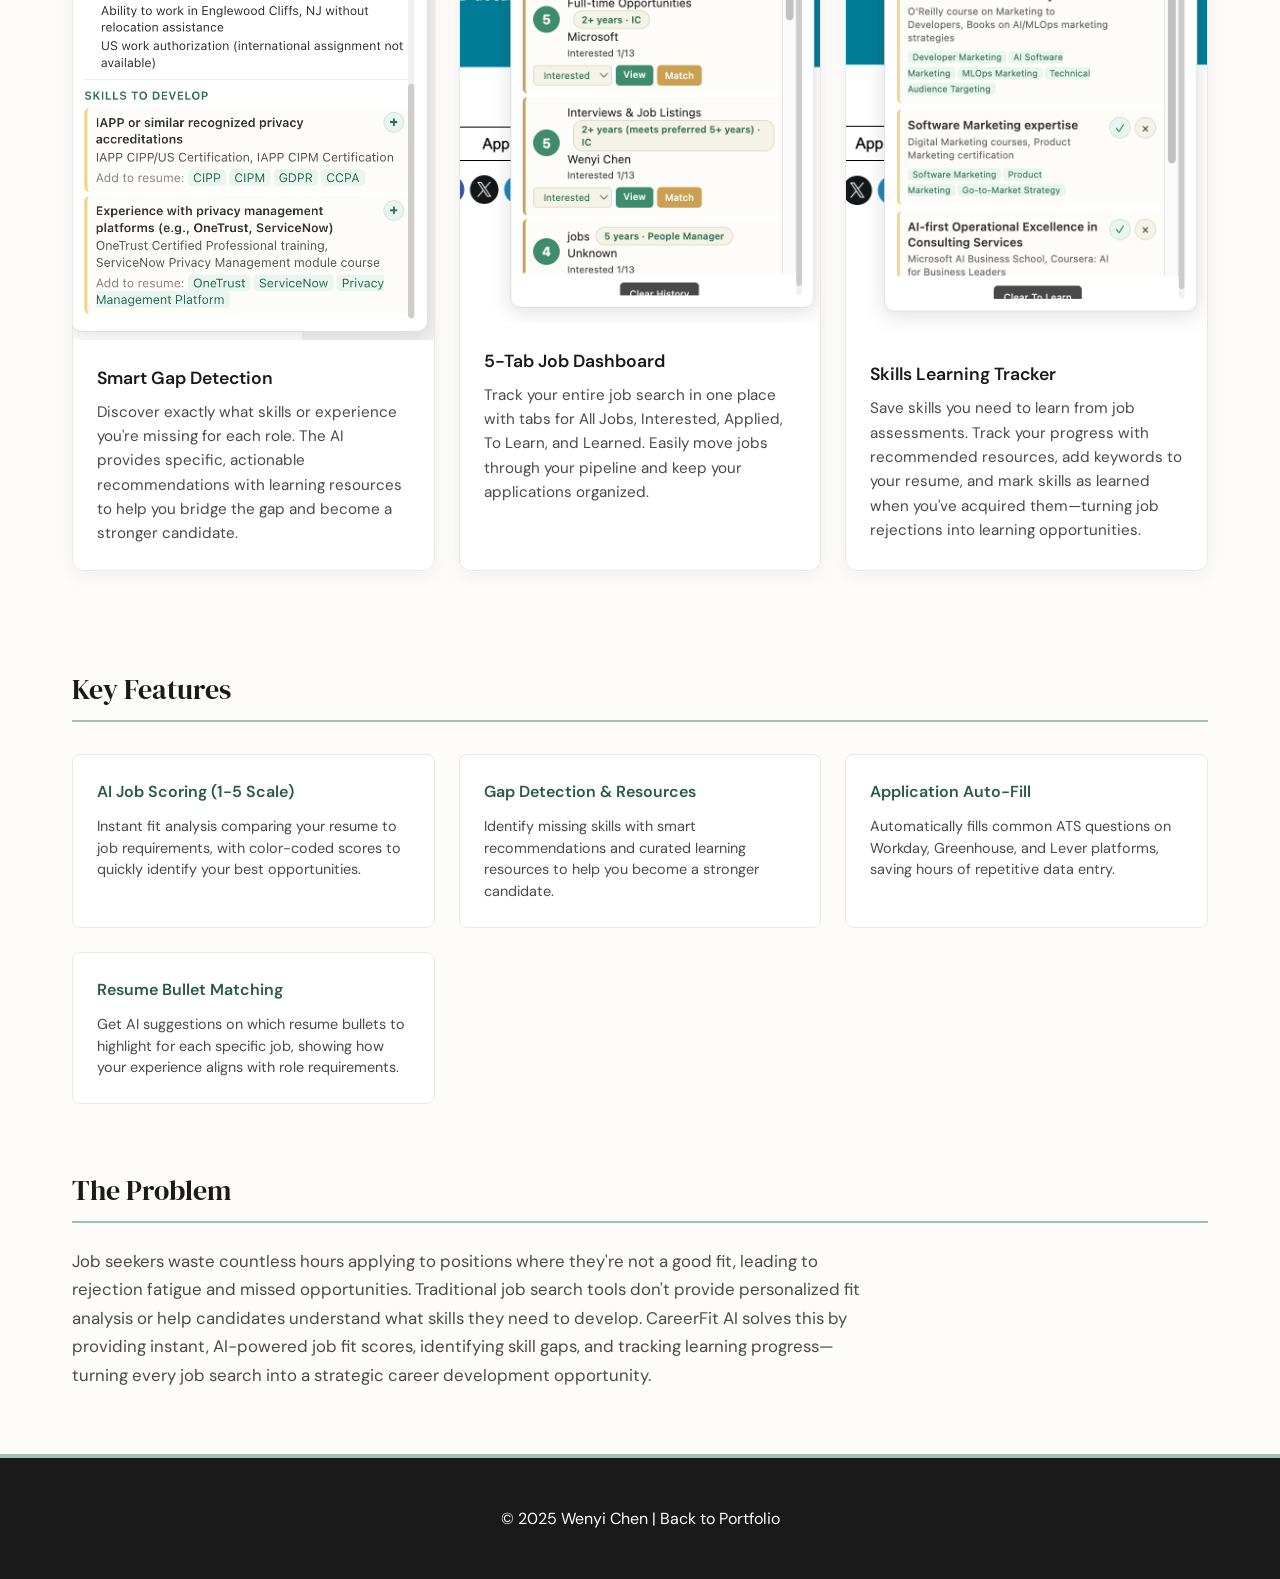
==== commit 18099946: "Update to Founding Product Manager at Wenyi Labs, add interests to About section" ====
--- a/careerfit-ai.html
+++ b/careerfit-ai.html
@@ -285,7 +285,7 @@
     </header>
 
     <section class="project-header">
-        <span class="project-type">Chrome Extension | Founder</span>
+        <span class="project-type">Chrome Extension | Founding Product Manager</span>
         <h1>CareerFit AI</h1>
         <p class="project-intro">
             Chrome extension that helps job seekers evaluate job fit using AI, providing intelligent analysis and automation for the job search process.
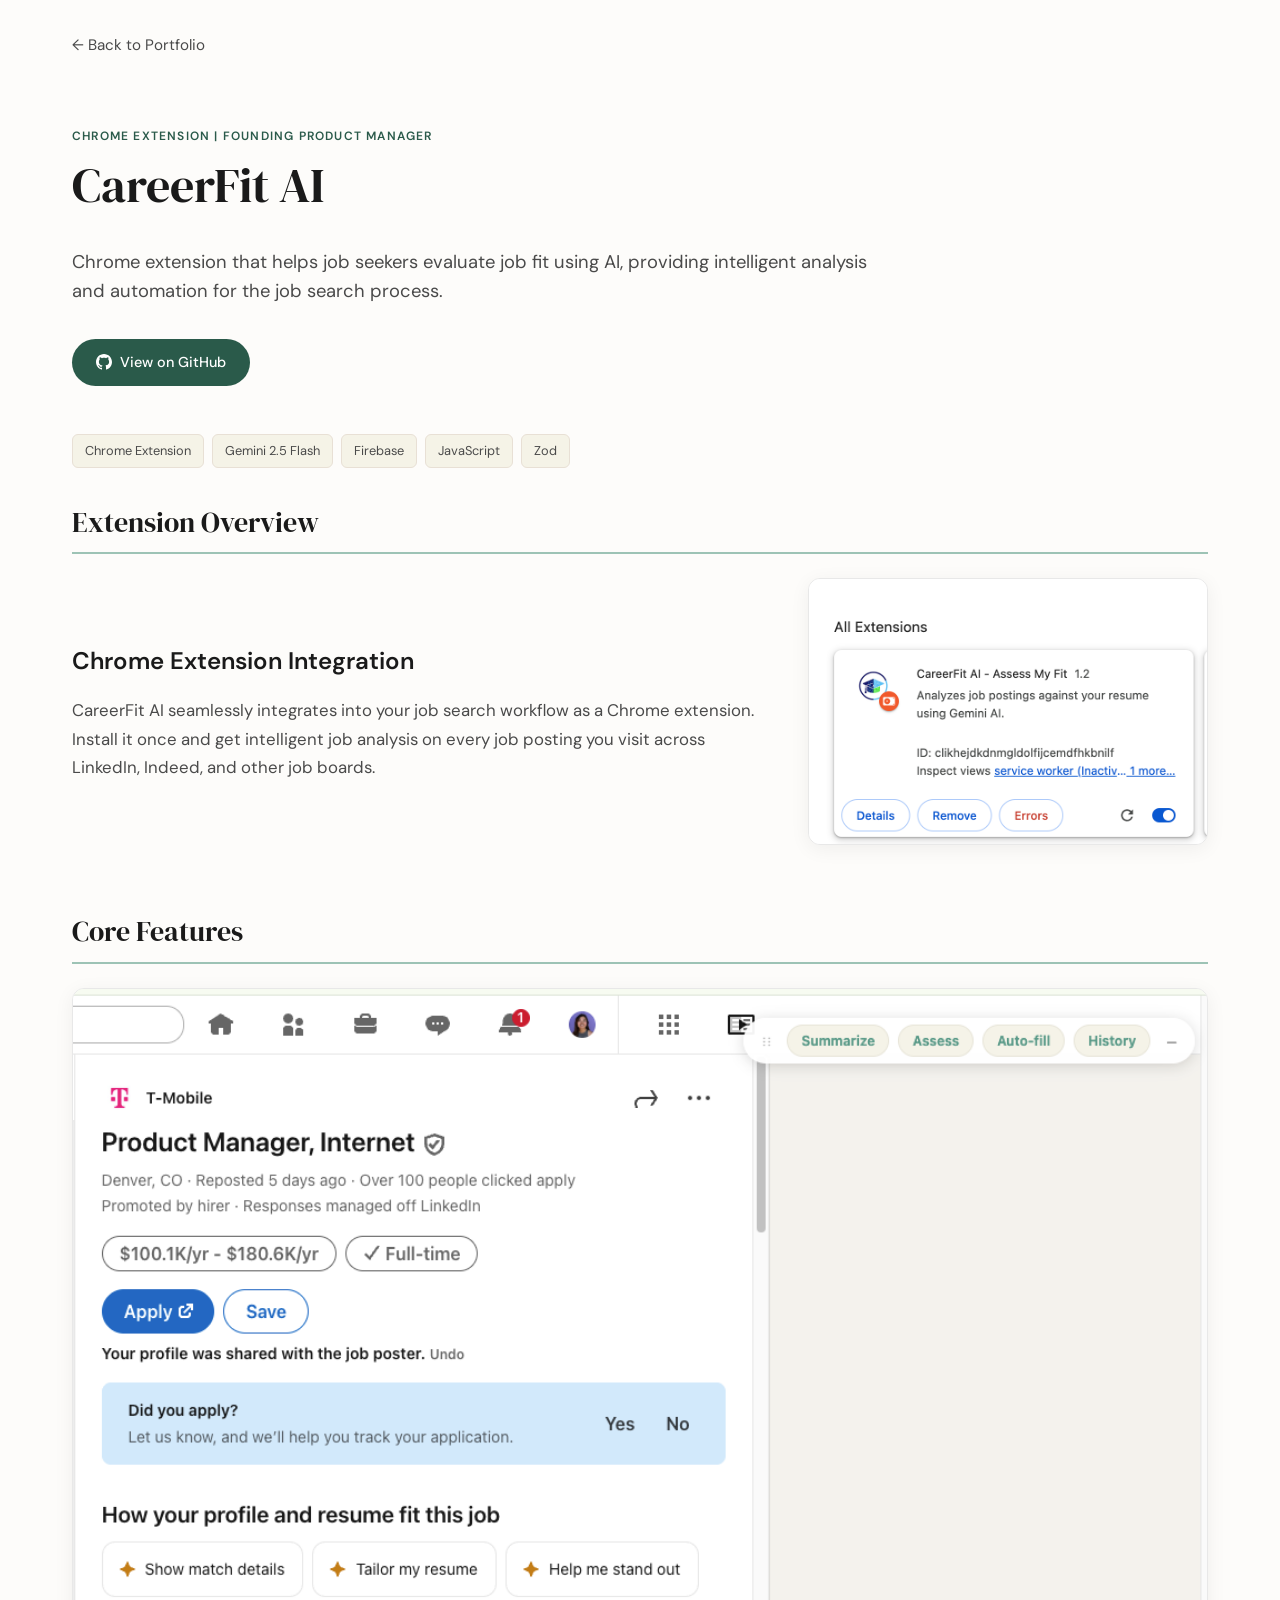
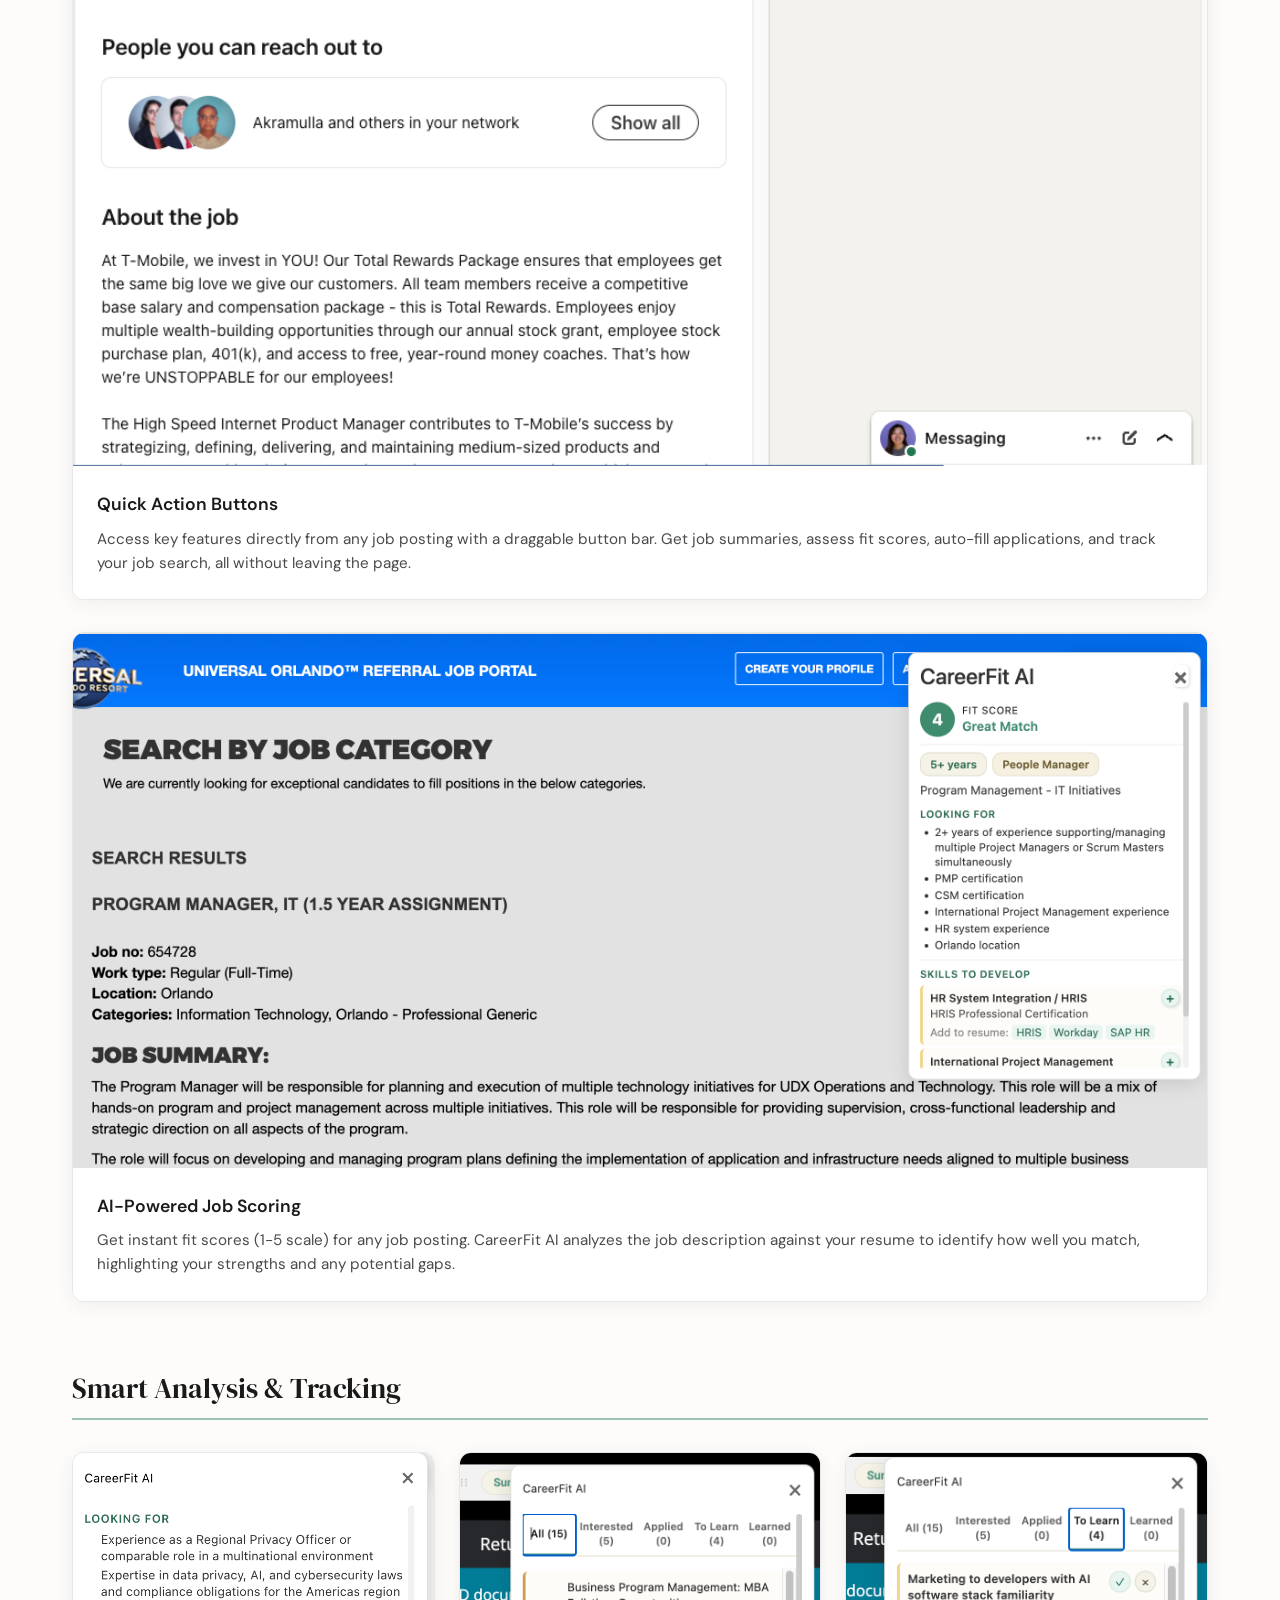
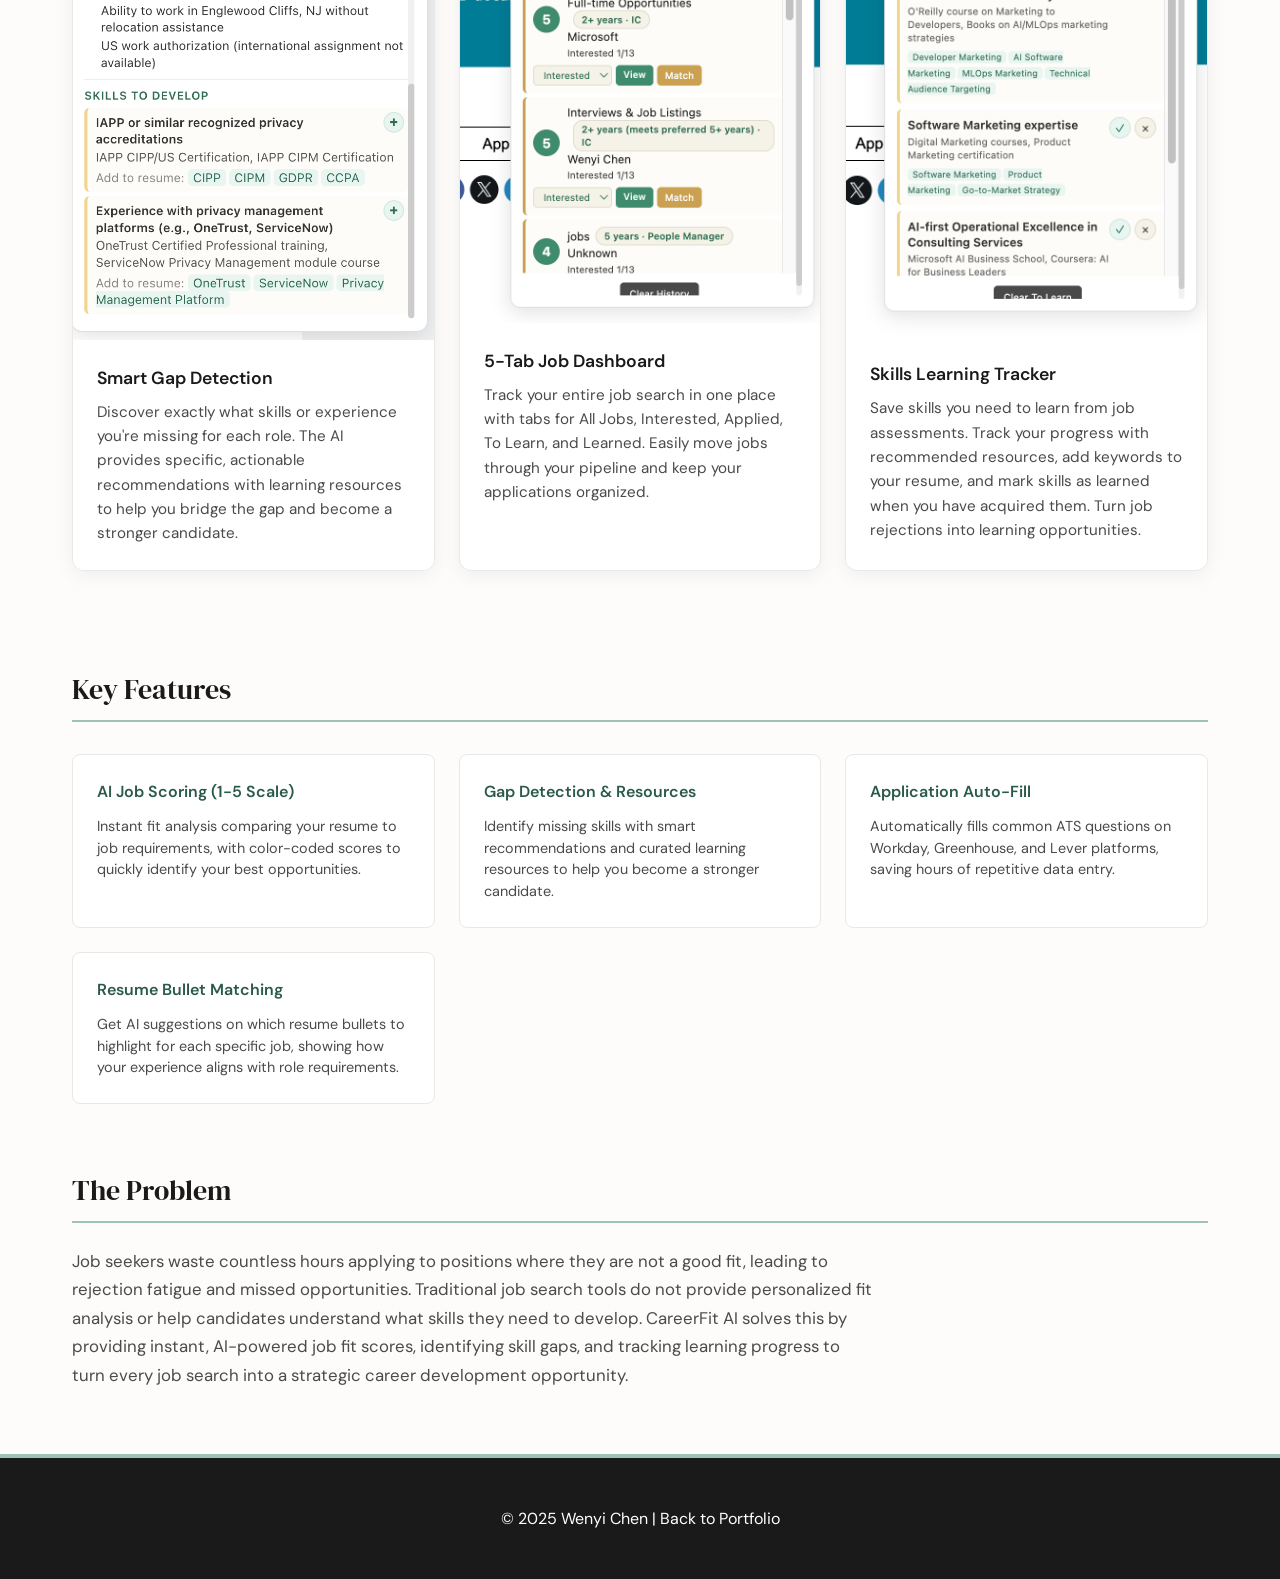
==== commit dd13084b: "Remove all em-dashes, use commas or periods instead for formal style" ====
--- a/careerfit-ai.html
+++ b/careerfit-ai.html
@@ -326,7 +326,7 @@
             <img src="images/careerfit-buttons.png" alt="CareerFit AI button bar">
             <div class="screenshot-caption">
                 <h3>Quick Action Buttons</h3>
-                <p>Access key features directly from any job posting with a draggable button bar. Get job summaries, assess fit scores, auto-fill applications, and track your job search—all without leaving the page.</p>
+                <p>Access key features directly from any job posting with a draggable button bar. Get job summaries, assess fit scores, auto-fill applications, and track your job search, all without leaving the page.</p>
             </div>
         </div>
 
@@ -364,7 +364,7 @@
                 <img src="images/careerfit-skills.png" alt="Skills learning tracker">
                 <div class="screenshot-caption">
                     <h3>Skills Learning Tracker</h3>
-                    <p>Save skills you need to learn from job assessments. Track your progress with recommended resources, add keywords to your resume, and mark skills as learned when you've acquired them—turning job rejections into learning opportunities.</p>
+                    <p>Save skills you need to learn from job assessments. Track your progress with recommended resources, add keywords to your resume, and mark skills as learned when you have acquired them. Turn job rejections into learning opportunities.</p>
                 </div>
             </div>
         </div>
@@ -395,7 +395,7 @@
     <section class="content-section">
         <h2>The Problem</h2>
         <p style="color: var(--text-secondary); font-size: 1.05rem; line-height: 1.7; max-width: 800px;">
-            Job seekers waste countless hours applying to positions where they're not a good fit, leading to rejection fatigue and missed opportunities. Traditional job search tools don't provide personalized fit analysis or help candidates understand what skills they need to develop. CareerFit AI solves this by providing instant, AI-powered job fit scores, identifying skill gaps, and tracking learning progress—turning every job search into a strategic career development opportunity.
+            Job seekers waste countless hours applying to positions where they are not a good fit, leading to rejection fatigue and missed opportunities. Traditional job search tools do not provide personalized fit analysis or help candidates understand what skills they need to develop. CareerFit AI solves this by providing instant, AI-powered job fit scores, identifying skill gaps, and tracking learning progress to turn every job search into a strategic career development opportunity.
         </p>
     </section>
 
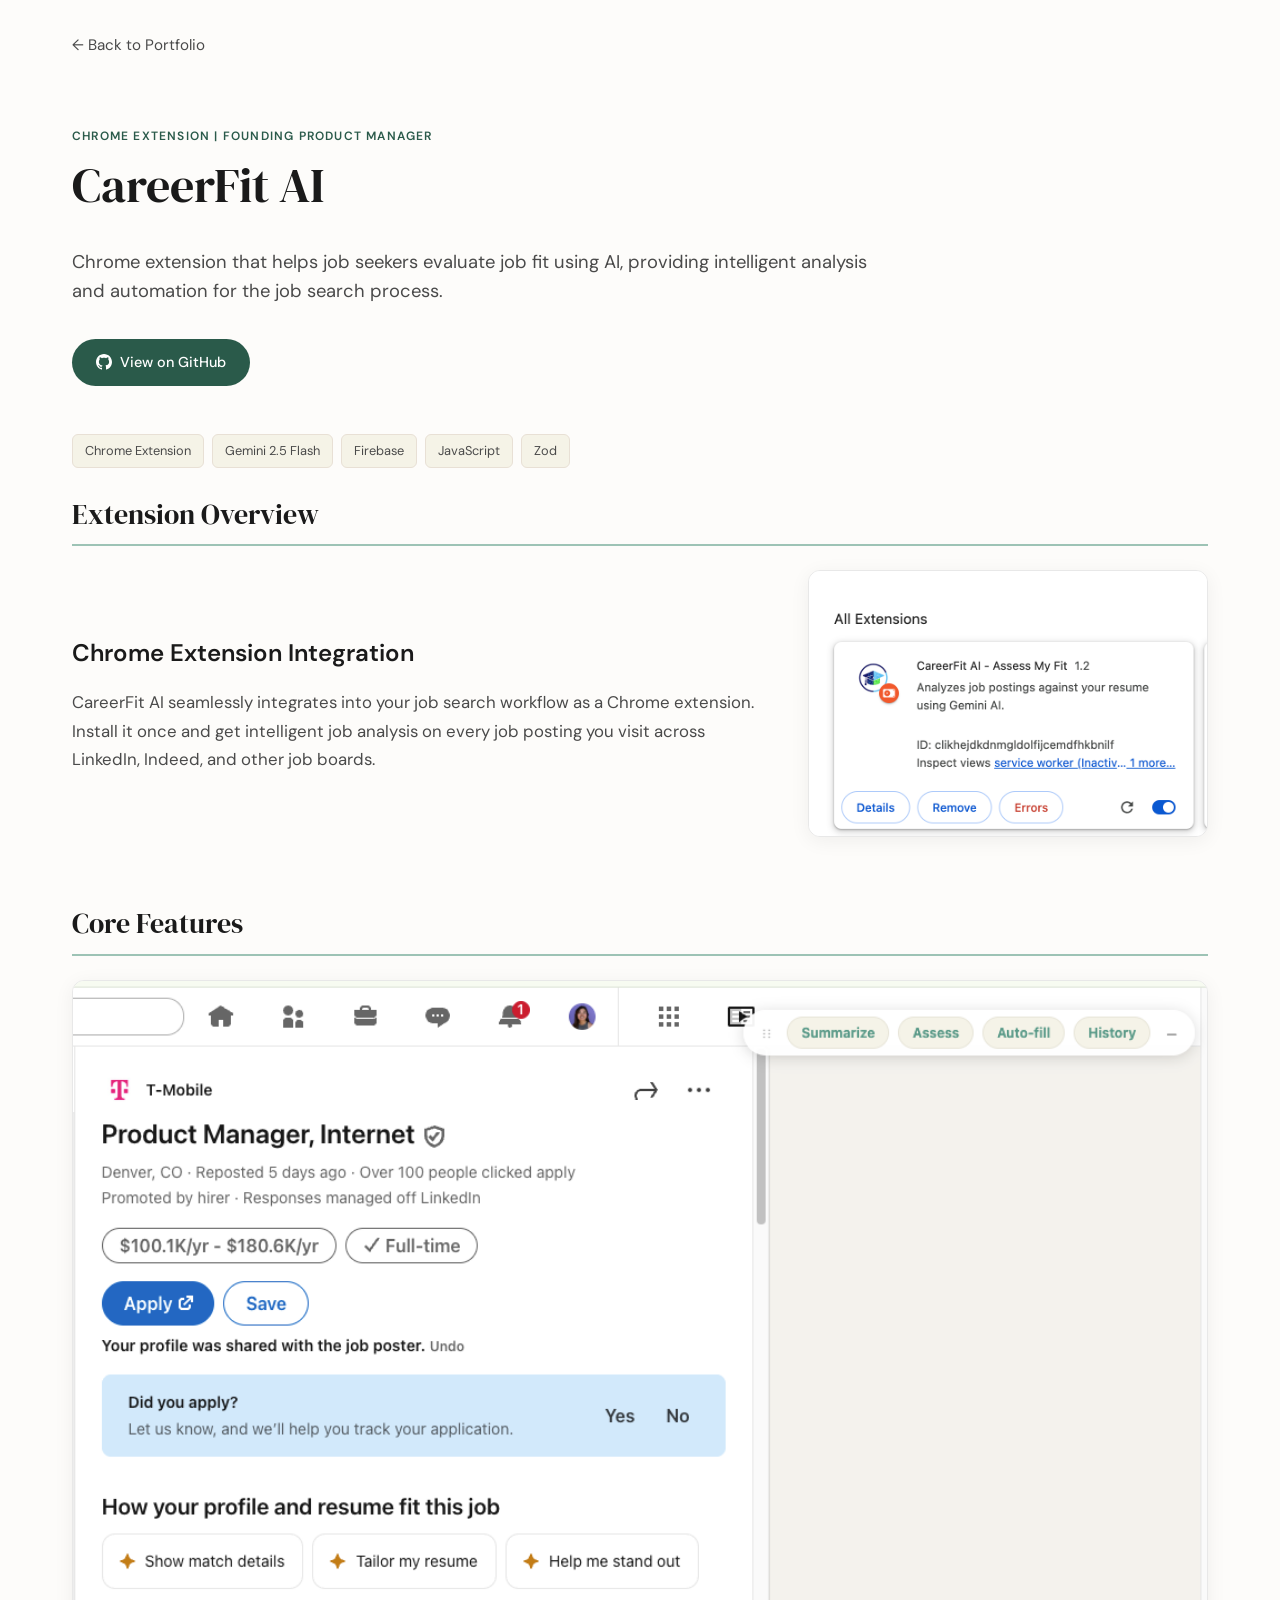
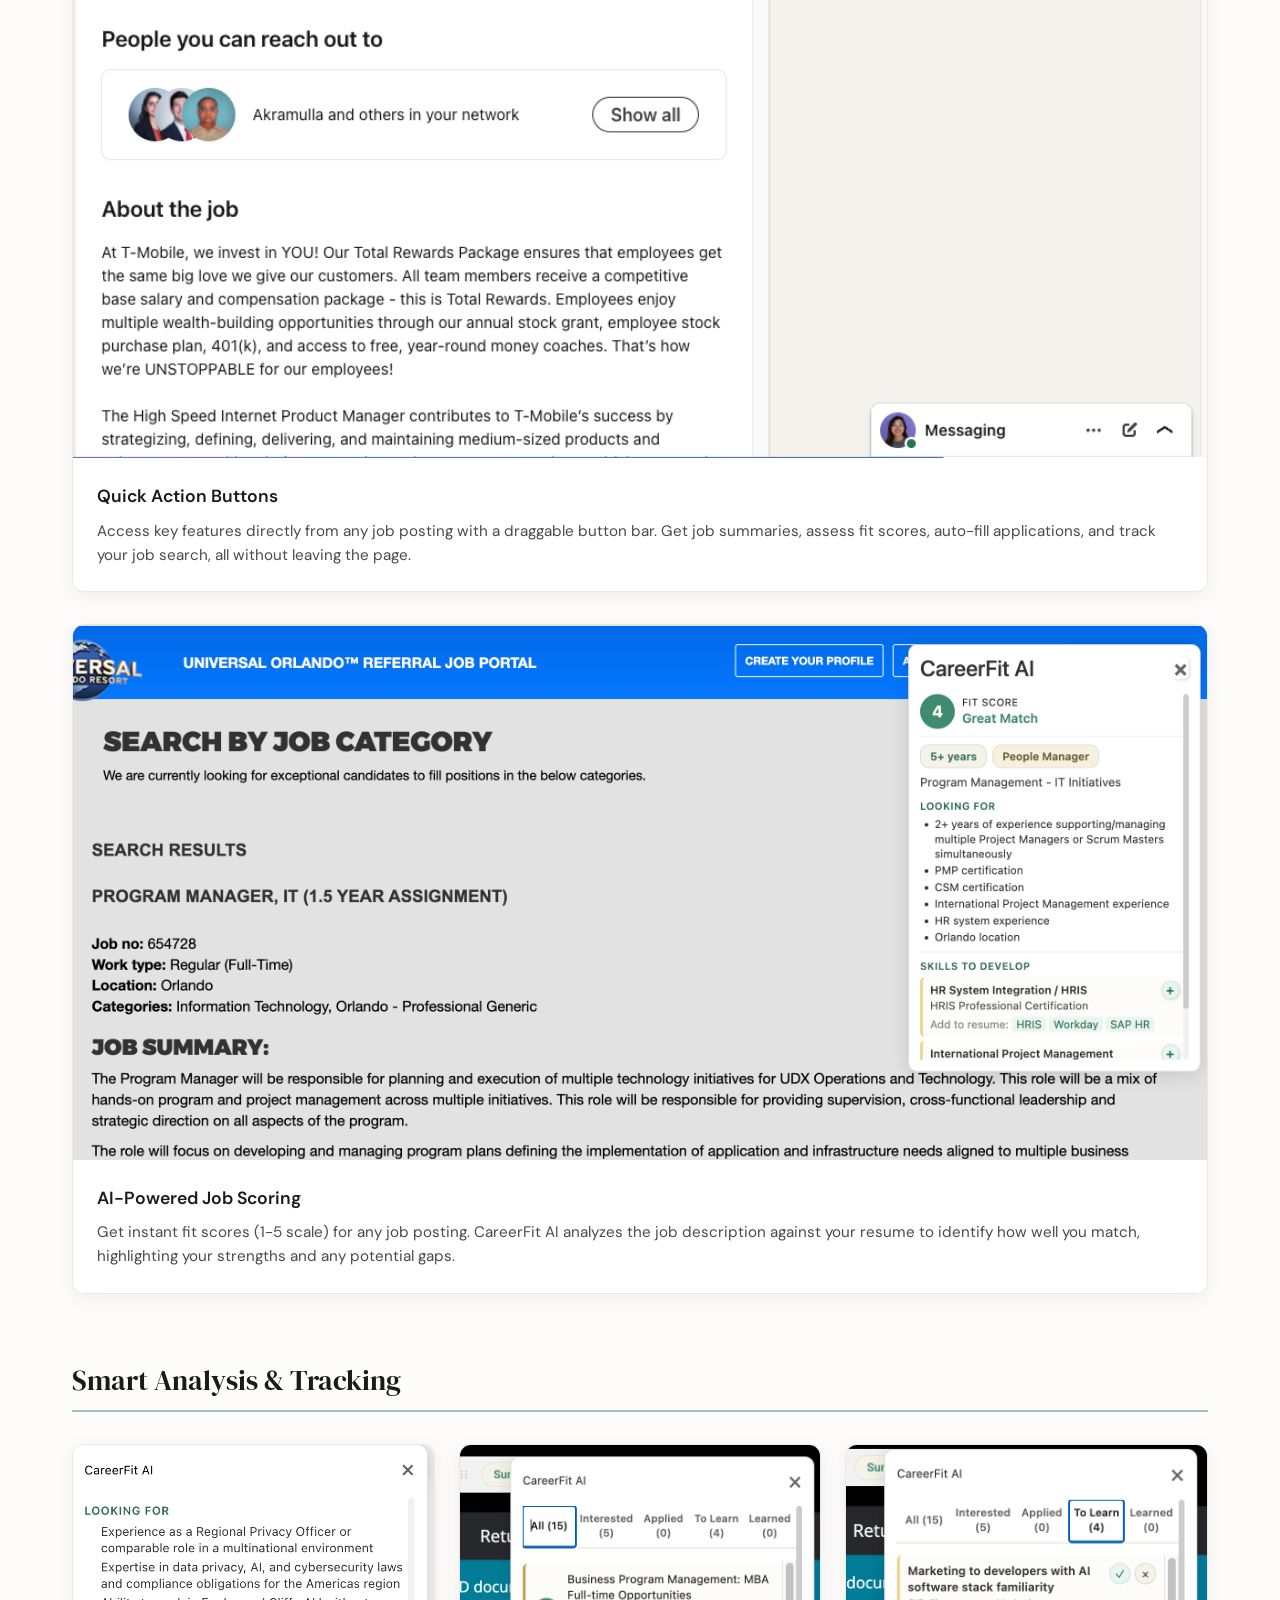
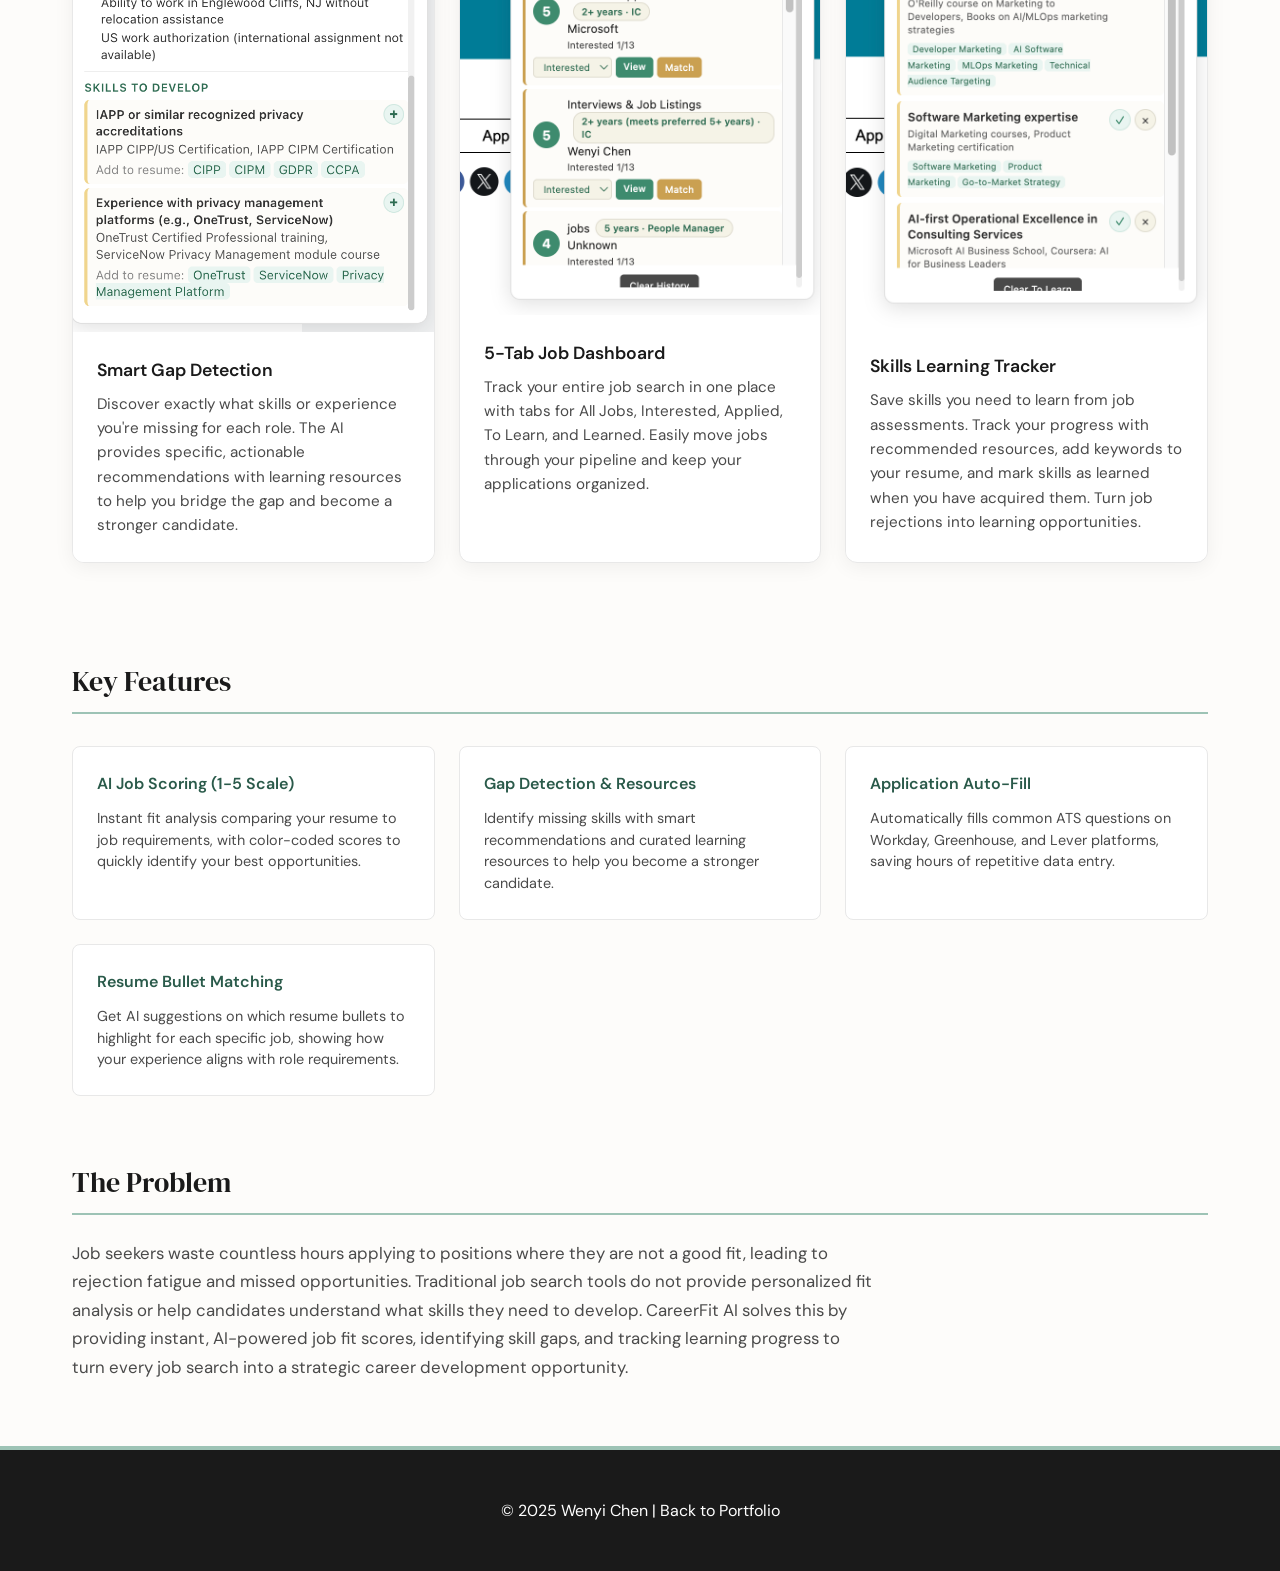
==== commit 94ebc750: "Reduce spacing in project header for better visual hierarchy - Reduce project header bottom padding " ====
--- a/careerfit-ai.html
+++ b/careerfit-ai.html
@@ -55,7 +55,7 @@
         .project-header {
             max-width: 1200px;
             margin: 0 auto;
-            padding: 2rem 2rem 2rem;
+            padding: 2rem 2rem 1.5rem;
         }
 
         .overview-layout {
